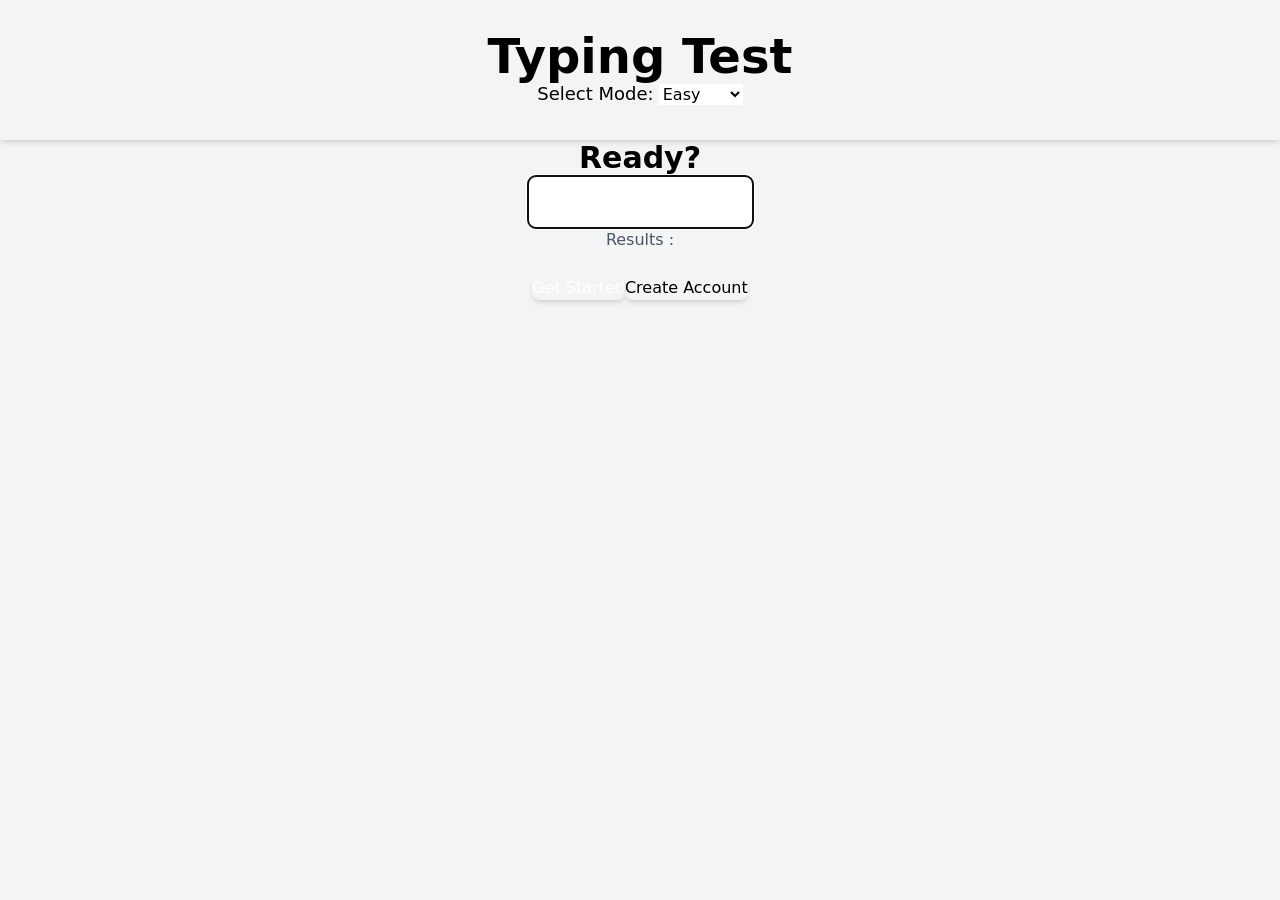
==== index.html @ 03bfa5dc "premier modification dans l'index.html" ====
<!DOCTYPE html>
<html lang="en">

<head>
  <meta charset="UTF-8">
  <meta name="viewport" content="width=device-width, initial-scale=1.0">
  <title>Typing Test</title>
  <link rel="stylesheet" href="output.css">
</head>

<body class="bg-gray-100 text-gray-800 min-h-screen flex flex-col items-center">

  <header class="w-full text-center py-8 bg-gradient-to-r from-blue-200 to-blue-400 shadow-md">
    <h1 class="text-5xl font-bold text-blue-700">Typing Test</h1>
    <div class="mt-4">
      <label for="mode" class="mr-2 text-lg font-medium">Select Mode:</label>
      <select id="mode" class="bg-white border border-blue-400 rounded px-3 py-2 text-gray-700 shadow-sm">
        <option value="easy">Easy</option>
        <option value="medium">Medium</option>
        <option value="hard">Hard</option>
      </select>
    </div>
  </header>

  <main class="flex flex-col items-center justify-center flex-1 gap-6">
    <p id="word-display" class="text-3xl font-semibold text-blue-600">Ready?</p>

    <input
      type="text"
      id="input-field"
      autofocus
      class="w-2/3 max-w-md px-4 py-3 text-lg rounded-lg border-2 border-blue-400 bg-white text-gray-800 focus:outline-none focus:ring-2 focus:ring-blue-500 text-center shadow-sm"
    >

    <p id="results" class="text-xl text-gray-600">Results :</p>

    <div class="flex gap-4 mt-6">
      <button class="bg-blue-500 hover:bg-blue-600 text-white px-5 py-2 rounded-lg shadow-md transition">
        Get Started
      </button>

      <button class="bg-gray-200 hover:bg-gray-300 text-gray-800 px-5 py-2 rounded-lg shadow-md transition">
        Create Account
      </button>
    </div>
  </main>

  <script src="script.js"></script>
</body>

</html>
---- output.css ----
/*! tailwindcss v4.3.0 | MIT License | https://tailwindcss.com */
@layer properties;
@layer theme, base, components, utilities;
@layer theme {
  :root, :host {
    --font-sans: ui-sans-serif, system-ui, sans-serif, "Apple Color Emoji",
      "Segoe UI Emoji", "Segoe UI Symbol", "Noto Color Emoji";
    --font-mono: ui-monospace, SFMono-Regular, Menlo, Monaco, Consolas, "Liberation Mono",
      "Courier New", monospace;
    --color-yellow-200: oklch(94.5% 0.129 101.54);
    --color-blue-400: oklch(70.7% 0.165 254.624);
    --color-blue-500: oklch(62.3% 0.214 259.815);
    --color-blue-600: oklch(54.6% 0.245 262.881);
    --color-blue-900: oklch(37.9% 0.146 265.522);
    --color-indigo-600: oklch(51.1% 0.262 276.966);
    --color-gray-50: oklch(98.5% 0.002 247.839);
    --color-gray-100: oklch(96.7% 0.003 264.542);
    --color-gray-200: oklch(92.8% 0.006 264.531);
    --color-gray-300: oklch(87.2% 0.01 258.338);
    --color-gray-600: oklch(44.6% 0.03 256.802);
    --color-gray-900: oklch(21% 0.034 264.665);
    --color-white: #fff;
    --spacing: 0.25rem;
    --container-lg: 32rem;
    --text-lg: 1.125rem;
    --text-lg--line-height: calc(1.75 / 1.125);
    --text-2xl: 1.5rem;
    --text-2xl--line-height: calc(2 / 1.5);
    --text-3xl: 1.875rem;
    --text-3xl--line-height: calc(2.25 / 1.875);
    --text-4xl: 2.25rem;
    --text-4xl--line-height: calc(2.5 / 2.25);
    --text-5xl: 3rem;
    --text-5xl--line-height: 1;
    --text-7xl: 4.5rem;
    --text-7xl--line-height: 1;
    --font-weight-medium: 500;
    --font-weight-semibold: 600;
    --font-weight-bold: 700;
    --font-weight-extrabold: 800;
    --leading-relaxed: 1.625;
    --radius-lg: 0.5rem;
    --radius-xl: 0.75rem;
    --ease-in-out: cubic-bezier(0.4, 0, 0.2, 1);
    --default-transition-duration: 150ms;
    --default-transition-timing-function: cubic-bezier(0.4, 0, 0.2, 1);
    --default-font-family: var(--font-sans);
    --default-mono-font-family: var(--font-mono);
  }
}
@layer base {
  *, ::after, ::before, ::backdrop, ::file-selector-button {
    box-sizing: border-box;
    margin: 0;
    padding: 0;
    border: 0 solid;
  }
  html, :host {
    line-height: 1.5;
    -webkit-text-size-adjust: 100%;
    tab-size: 4;
    font-family: var(--default-font-family, ui-sans-serif, system-ui, sans-serif, "Apple Color Emoji", "Segoe UI Emoji", "Segoe UI Symbol", "Noto Color Emoji");
    font-feature-settings: var(--default-font-feature-settings, normal);
    font-variation-settings: var(--default-font-variation-settings, normal);
    -webkit-tap-highlight-color: transparent;
  }
  hr {
    height: 0;
    color: inherit;
    border-top-width: 1px;
  }
  abbr:where([title]) {
    -webkit-text-decoration: underline dotted;
    text-decoration: underline dotted;
  }
  h1, h2, h3, h4, h5, h6 {
    font-size: inherit;
    font-weight: inherit;
  }
  a {
    color: inherit;
    -webkit-text-decoration: inherit;
    text-decoration: inherit;
  }
  b, strong {
    font-weight: bolder;
  }
  code, kbd, samp, pre {
    font-family: var(--default-mono-font-family, ui-monospace, SFMono-Regular, Menlo, Monaco, Consolas, "Liberation Mono", "Courier New", monospace);
    font-feature-settings: var(--default-mono-font-feature-settings, normal);
    font-variation-settings: var(--default-mono-font-variation-settings, normal);
    font-size: 1em;
  }
  small {
    font-size: 80%;
  }
  sub, sup {
    font-size: 75%;
    line-height: 0;
    position: relative;
    vertical-align: baseline;
  }
  sub {
    bottom: -0.25em;
  }
  sup {
    top: -0.5em;
  }
  table {
    text-indent: 0;
    border-color: inherit;
    border-collapse: collapse;
  }
  :-moz-focusring {
    outline: auto;
  }
  progress {
    vertical-align: baseline;
  }
  summary {
    display: list-item;
  }
  ol, ul, menu {
    list-style: none;
  }
  img, svg, video, canvas, audio, iframe, embed, object {
    display: block;
    vertical-align: middle;
  }
  img, video {
    max-width: 100%;
    height: auto;
  }
  button, input, select, optgroup, textarea, ::file-selector-button {
    font: inherit;
    font-feature-settings: inherit;
    font-variation-settings: inherit;
    letter-spacing: inherit;
    color: inherit;
    border-radius: 0;
    background-color: transparent;
    opacity: 1;
  }
  :where(select:is([multiple], [size])) optgroup {
    font-weight: bolder;
  }
  :where(select:is([multiple], [size])) optgroup option {
    padding-inline-start: 20px;
  }
  ::file-selector-button {
    margin-inline-end: 4px;
  }
  ::placeholder {
    opacity: 1;
  }
  @supports (not (-webkit-appearance: -apple-pay-button))  or (contain-intrinsic-size: 1px) {
    ::placeholder {
      color: currentcolor;
      @supports (color: color-mix(in lab, red, red)) {
        color: color-mix(in oklab, currentcolor 50%, transparent);
      }
    }
  }
  textarea {
    resize: vertical;
  }
  ::-webkit-search-decoration {
    -webkit-appearance: none;
  }
  ::-webkit-date-and-time-value {
    min-height: 1lh;
    text-align: inherit;
  }
  ::-webkit-datetime-edit {
    display: inline-flex;
  }
  ::-webkit-datetime-edit-fields-wrapper {
    padding: 0;
  }
  ::-webkit-datetime-edit, ::-webkit-datetime-edit-year-field, ::-webkit-datetime-edit-month-field, ::-webkit-datetime-edit-day-field, ::-webkit-datetime-edit-hour-field, ::-webkit-datetime-edit-minute-field, ::-webkit-datetime-edit-second-field, ::-webkit-datetime-edit-millisecond-field, ::-webkit-datetime-edit-meridiem-field {
    padding-block: 0;
  }
  ::-webkit-calendar-picker-indicator {
    line-height: 1;
  }
  :-moz-ui-invalid {
    box-shadow: none;
  }
  button, input:where([type="button"], [type="reset"], [type="submit"]), ::file-selector-button {
    appearance: button;
  }
  ::-webkit-inner-spin-button, ::-webkit-outer-spin-button {
    height: auto;
  }
  [hidden]:where(:not([hidden="until-found"])) {
    display: none !important;
  }
}
@layer utilities {
  .mx-100 {
    margin-inline: calc(var(--spacing) * 100);
  }
  .mt-1 {
    margin-top: calc(var(--spacing) * 1);
  }
  .mt-6 {
    margin-top: calc(var(--spacing) * 6);
  }
  .mt-10 {
    margin-top: calc(var(--spacing) * 10);
  }
  .mb-2 {
    margin-bottom: calc(var(--spacing) * 2);
  }
  .mb-8 {
    margin-bottom: calc(var(--spacing) * 8);
  }
  .ml-5 {
    margin-left: calc(var(--spacing) * 5);
  }
  .flex {
    display: flex;
  }
  .h-3\/4 {
    height: calc(3 / 4 * 100%);
  }
  .h-20 {
    height: calc(var(--spacing) * 20);
  }
  .h-80 {
    height: calc(var(--spacing) * 80);
  }
  .h-full {
    height: 100%;
  }
  .min-h-screen {
    min-height: 100vh;
  }
  .w-11 {
    width: calc(var(--spacing) * 11);
  }
  .w-52 {
    width: calc(var(--spacing) * 52);
  }
  .w-96 {
    width: calc(var(--spacing) * 96);
  }
  .w-full {
    width: 100%;
  }
  .w-lg {
    width: var(--container-lg);
  }
  .transform {
    transform: var(--tw-rotate-x,) var(--tw-rotate-y,) var(--tw-rotate-z,) var(--tw-skew-x,) var(--tw-skew-y,);
  }
  .flex-col {
    flex-direction: column;
  }
  .flex-wrap {
    flex-wrap: wrap;
  }
  .items-center {
    align-items: center;
  }
  .justify-between {
    justify-content: space-between;
  }
  .justify-center {
    justify-content: center;
  }
  .gap-2 {
    gap: calc(var(--spacing) * 2);
  }
  .gap-8 {
    gap: calc(var(--spacing) * 8);
  }
  .gap-15 {
    gap: calc(var(--spacing) * 15);
  }
  .space-y-6 {
    :where(& > :not(:last-child)) {
      --tw-space-y-reverse: 0;
      margin-block-start: calc(calc(var(--spacing) * 6) * var(--tw-space-y-reverse));
      margin-block-end: calc(calc(var(--spacing) * 6) * calc(1 - var(--tw-space-y-reverse)));
    }
  }
  .overflow-hidden {
    overflow: hidden;
  }
  .rounded-lg {
    border-radius: var(--radius-lg);
  }
  .rounded-xl {
    border-radius: var(--radius-xl);
  }
  .bg-blue-900 {
    background-color: var(--color-blue-900);
  }
  .bg-gray-50 {
    background-color: var(--color-gray-50);
  }
  .bg-gray-100 {
    background-color: var(--color-gray-100);
  }
  .bg-gray-900 {
    background-color: var(--color-gray-900);
  }
  .bg-white {
    background-color: var(--color-white);
  }
  .bg-linear-to-r {
    --tw-gradient-position: to right;
    @supports (background-image: linear-gradient(in lab, red, red)) {
      --tw-gradient-position: to right in oklab;
    }
    background-image: linear-gradient(var(--tw-gradient-stops));
  }
  .from-blue-600 {
    --tw-gradient-from: var(--color-blue-600);
    --tw-gradient-stops: var(--tw-gradient-via-stops, var(--tw-gradient-position), var(--tw-gradient-from) var(--tw-gradient-from-position), var(--tw-gradient-to) var(--tw-gradient-to-position));
  }
  .to-blue-500 {
    --tw-gradient-to: var(--color-blue-500);
    --tw-gradient-stops: var(--tw-gradient-via-stops, var(--tw-gradient-position), var(--tw-gradient-from) var(--tw-gradient-from-position), var(--tw-gradient-to) var(--tw-gradient-to-position));
  }
  .object-contain {
    object-fit: contain;
  }
  .p-6 {
    padding: calc(var(--spacing) * 6);
  }
  .px-6 {
    padding-inline: calc(var(--spacing) * 6);
  }
  .px-10 {
    padding-inline: calc(var(--spacing) * 10);
  }
  .py-3 {
    padding-block: calc(var(--spacing) * 3);
  }
  .py-4 {
    padding-block: calc(var(--spacing) * 4);
  }
  .py-8 {
    padding-block: calc(var(--spacing) * 8);
  }
  .text-center {
    text-align: center;
  }
  .text-2xl {
    font-size: var(--text-2xl);
    line-height: var(--tw-leading, var(--text-2xl--line-height));
  }
  .text-3xl {
    font-size: var(--text-3xl);
    line-height: var(--tw-leading, var(--text-3xl--line-height));
  }
  .text-5xl {
    font-size: var(--text-5xl);
    line-height: var(--tw-leading, var(--text-5xl--line-height));
  }
  .text-7xl {
    font-size: var(--text-7xl);
    line-height: var(--tw-leading, var(--text-7xl--line-height));
  }
  .text-lg {
    font-size: var(--text-lg);
    line-height: var(--tw-leading, var(--text-lg--line-height));
  }
  .leading-relaxed {
    --tw-leading: var(--leading-relaxed);
    line-height: var(--leading-relaxed);
  }
  .font-bold {
    --tw-font-weight: var(--font-weight-bold);
    font-weight: var(--font-weight-bold);
  }
  .font-extrabold {
    --tw-font-weight: var(--font-weight-extrabold);
    font-weight: var(--font-weight-extrabold);
  }
  .font-medium {
    --tw-font-weight: var(--font-weight-medium);
    font-weight: var(--font-weight-medium);
  }
  .font-semibold {
    --tw-font-weight: var(--font-weight-semibold);
    font-weight: var(--font-weight-semibold);
  }
  .text-blue-400 {
    color: var(--color-blue-400);
  }
  .text-gray-300 {
    color: var(--color-gray-300);
  }
  .text-gray-600 {
    color: var(--color-gray-600);
  }
  .text-gray-900 {
    color: var(--color-gray-900);
  }
  .text-white {
    color: var(--color-white);
  }
  .caret-gray-300 {
    caret-color: var(--color-gray-300);
  }
  .shadow-lg {
    --tw-shadow: 0 10px 15px -3px var(--tw-shadow-color, rgb(0 0 0 / 0.1)), 0 4px 6px -4px var(--tw-shadow-color, rgb(0 0 0 / 0.1));
    box-shadow: var(--tw-inset-shadow), var(--tw-inset-ring-shadow), var(--tw-ring-offset-shadow), var(--tw-ring-shadow), var(--tw-shadow);
  }
  .shadow-md {
    --tw-shadow: 0 4px 6px -1px var(--tw-shadow-color, rgb(0 0 0 / 0.1)), 0 2px 4px -2px var(--tw-shadow-color, rgb(0 0 0 / 0.1));
    box-shadow: var(--tw-inset-shadow), var(--tw-inset-ring-shadow), var(--tw-ring-offset-shadow), var(--tw-ring-shadow), var(--tw-shadow);
  }
  .transition {
    transition-property: color, background-color, border-color, outline-color, text-decoration-color, fill, stroke, --tw-gradient-from, --tw-gradient-via, --tw-gradient-to, opacity, box-shadow, transform, translate, scale, rotate, filter, -webkit-backdrop-filter, backdrop-filter, display, content-visibility, overlay, pointer-events;
    transition-timing-function: var(--tw-ease, var(--default-transition-timing-function));
    transition-duration: var(--tw-duration, var(--default-transition-duration));
  }
  .transition-colors {
    transition-property: color, background-color, border-color, outline-color, text-decoration-color, fill, stroke, --tw-gradient-from, --tw-gradient-via, --tw-gradient-to;
    transition-timing-function: var(--tw-ease, var(--default-transition-timing-function));
    transition-duration: var(--tw-duration, var(--default-transition-duration));
  }
  .transition-shadow {
    transition-property: box-shadow;
    transition-timing-function: var(--tw-ease, var(--default-transition-timing-function));
    transition-duration: var(--tw-duration, var(--default-transition-duration));
  }
  .duration-300 {
    --tw-duration: 300ms;
    transition-duration: 300ms;
  }
  .ease-in-out {
    --tw-ease: var(--ease-in-out);
    transition-timing-function: var(--ease-in-out);
  }
  .hover\:-translate-y-1 {
    &:hover {
      @media (hover: hover) {
        --tw-translate-y: calc(var(--spacing) * -1);
        translate: var(--tw-translate-x) var(--tw-translate-y);
      }
    }
  }
  .hover\:scale-105 {
    &:hover {
      @media (hover: hover) {
        --tw-scale-x: 105%;
        --tw-scale-y: 105%;
        --tw-scale-z: 105%;
        scale: var(--tw-scale-x) var(--tw-scale-y);
      }
    }
  }
  .hover\:from-blue-500 {
    &:hover {
      @media (hover: hover) {
        --tw-gradient-from: var(--color-blue-500);
        --tw-gradient-stops: var(--tw-gradient-via-stops, var(--tw-gradient-position), var(--tw-gradient-from) var(--tw-gradient-from-position), var(--tw-gradient-to) var(--tw-gradient-to-position));
      }
    }
  }
  .hover\:to-indigo-600 {
    &:hover {
      @media (hover: hover) {
        --tw-gradient-to: var(--color-indigo-600);
        --tw-gradient-stops: var(--tw-gradient-via-stops, var(--tw-gradient-position), var(--tw-gradient-from) var(--tw-gradient-from-position), var(--tw-gradient-to) var(--tw-gradient-to-position));
      }
    }
  }
  .hover\:text-gray-200 {
    &:hover {
      @media (hover: hover) {
        color: var(--color-gray-200);
      }
    }
  }
  .hover\:text-yellow-200 {
    &:hover {
      @media (hover: hover) {
        color: var(--color-yellow-200);
      }
    }
  }
  .hover\:shadow-lg {
    &:hover {
      @media (hover: hover) {
        --tw-shadow: 0 10px 15px -3px var(--tw-shadow-color, rgb(0 0 0 / 0.1)), 0 4px 6px -4px var(--tw-shadow-color, rgb(0 0 0 / 0.1));
        box-shadow: var(--tw-inset-shadow), var(--tw-inset-ring-shadow), var(--tw-ring-offset-shadow), var(--tw-ring-shadow), var(--tw-shadow);
      }
    }
  }
  .hover\:shadow-xl {
    &:hover {
      @media (hover: hover) {
        --tw-shadow: 0 20px 25px -5px var(--tw-shadow-color, rgb(0 0 0 / 0.1)), 0 8px 10px -6px var(--tw-shadow-color, rgb(0 0 0 / 0.1));
        box-shadow: var(--tw-inset-shadow), var(--tw-inset-ring-shadow), var(--tw-ring-offset-shadow), var(--tw-ring-shadow), var(--tw-shadow);
      }
    }
  }
  .md\:mt-0 {
    @media (width >= 48rem) {
      margin-top: calc(var(--spacing) * 0);
    }
  }
  .md\:w-1\/2 {
    @media (width >= 48rem) {
      width: calc(1 / 2 * 100%);
    }
  }
  .md\:flex-row {
    @media (width >= 48rem) {
      flex-direction: row;
    }
  }
  .md\:text-2xl {
    @media (width >= 48rem) {
      font-size: var(--text-2xl);
      line-height: var(--tw-leading, var(--text-2xl--line-height));
    }
  }
  .md\:text-4xl {
    @media (width >= 48rem) {
      font-size: var(--text-4xl);
      line-height: var(--tw-leading, var(--text-4xl--line-height));
    }
  }
}
html {
  scroll-behavior: smooth;
}
@property --tw-rotate-x {
  syntax: "*";
  inherits: false;
}
@property --tw-rotate-y {
  syntax: "*";
  inherits: false;
}
@property --tw-rotate-z {
  syntax: "*";
  inherits: false;
}
@property --tw-skew-x {
  syntax: "*";
  inherits: false;
}
@property --tw-skew-y {
  syntax: "*";
  inherits: false;
}
@property --tw-space-y-reverse {
  syntax: "*";
  inherits: false;
  initial-value: 0;
}
@property --tw-gradient-position {
  syntax: "*";
  inherits: false;
}
@property --tw-gradient-from {
  syntax: "<color>";
  inherits: false;
  initial-value: #0000;
}
@property --tw-gradient-via {
  syntax: "<color>";
  inherits: false;
  initial-value: #0000;
}
@property --tw-gradient-to {
  syntax: "<color>";
  inherits: false;
  initial-value: #0000;
}
@property --tw-gradient-stops {
  syntax: "*";
  inherits: false;
}
@property --tw-gradient-via-stops {
  syntax: "*";
  inherits: false;
}
@property --tw-gradient-from-position {
  syntax: "<length-percentage>";
  inherits: false;
  initial-value: 0%;
}
@property --tw-gradient-via-position {
  syntax: "<length-percentage>";
  inherits: false;
  initial-value: 50%;
}
@property --tw-gradient-to-position {
  syntax: "<length-percentage>";
  inherits: false;
  initial-value: 100%;
}
@property --tw-leading {
  syntax: "*";
  inherits: false;
}
@property --tw-font-weight {
  syntax: "*";
  inherits: false;
}
@property --tw-shadow {
  syntax: "*";
  inherits: false;
  initial-value: 0 0 #0000;
}
@property --tw-shadow-color {
  syntax: "*";
  inherits: false;
}
@property --tw-shadow-alpha {
  syntax: "<percentage>";
  inherits: false;
  initial-value: 100%;
}
@property --tw-inset-shadow {
  syntax: "*";
  inherits: false;
  initial-value: 0 0 #0000;
}
@property --tw-inset-shadow-color {
  syntax: "*";
  inherits: false;
}
@property --tw-inset-shadow-alpha {
  syntax: "<percentage>";
  inherits: false;
  initial-value: 100%;
}
@property --tw-ring-color {
  syntax: "*";
  inherits: false;
}
@property --tw-ring-shadow {
  syntax: "*";
  inherits: false;
  initial-value: 0 0 #0000;
}
@property --tw-inset-ring-color {
  syntax: "*";
  inherits: false;
}
@property --tw-inset-ring-shadow {
  syntax: "*";
  inherits: false;
  initial-value: 0 0 #0000;
}
@property --tw-ring-inset {
  syntax: "*";
  inherits: false;
}
@property --tw-ring-offset-width {
  syntax: "<length>";
  inherits: false;
  initial-value: 0px;
}
@property --tw-ring-offset-color {
  syntax: "*";
  inherits: false;
  initial-value: #fff;
}
@property --tw-ring-offset-shadow {
  syntax: "*";
  inherits: false;
  initial-value: 0 0 #0000;
}
@property --tw-duration {
  syntax: "*";
  inherits: false;
}
@property --tw-ease {
  syntax: "*";
  inherits: false;
}
@property --tw-translate-x {
  syntax: "*";
  inherits: false;
  initial-value: 0;
}
@property --tw-translate-y {
  syntax: "*";
  inherits: false;
  initial-value: 0;
}
@property --tw-translate-z {
  syntax: "*";
  inherits: false;
  initial-value: 0;
}
@property --tw-scale-x {
  syntax: "*";
  inherits: false;
  initial-value: 1;
}
@property --tw-scale-y {
  syntax: "*";
  inherits: false;
  initial-value: 1;
}
@property --tw-scale-z {
  syntax: "*";
  inherits: false;
  initial-value: 1;
}
@layer properties {
  @supports ((-webkit-hyphens: none) and (not (margin-trim: inline))) or ((-moz-orient: inline) and (not (color:rgb(from red r g b)))) {
    *, ::before, ::after, ::backdrop {
      --tw-rotate-x: initial;
      --tw-rotate-y: initial;
      --tw-rotate-z: initial;
      --tw-skew-x: initial;
      --tw-skew-y: initial;
      --tw-space-y-reverse: 0;
      --tw-gradient-position: initial;
      --tw-gradient-from: #0000;
      --tw-gradient-via: #0000;
      --tw-gradient-to: #0000;
      --tw-gradient-stops: initial;
      --tw-gradient-via-stops: initial;
      --tw-gradient-from-position: 0%;
      --tw-gradient-via-position: 50%;
      --tw-gradient-to-position: 100%;
      --tw-leading: initial;
      --tw-font-weight: initial;
      --tw-shadow: 0 0 #0000;
      --tw-shadow-color: initial;
      --tw-shadow-alpha: 100%;
      --tw-inset-shadow: 0 0 #0000;
      --tw-inset-shadow-color: initial;
      --tw-inset-shadow-alpha: 100%;
      --tw-ring-color: initial;
      --tw-ring-shadow: 0 0 #0000;
      --tw-inset-ring-color: initial;
      --tw-inset-ring-shadow: 0 0 #0000;
      --tw-ring-inset: initial;
      --tw-ring-offset-width: 0px;
      --tw-ring-offset-color: #fff;
      --tw-ring-offset-shadow: 0 0 #0000;
      --tw-duration: initial;
      --tw-ease: initial;
      --tw-translate-x: 0;
      --tw-translate-y: 0;
      --tw-translate-z: 0;
      --tw-scale-x: 1;
      --tw-scale-y: 1;
      --tw-scale-z: 1;
    }
  }
}
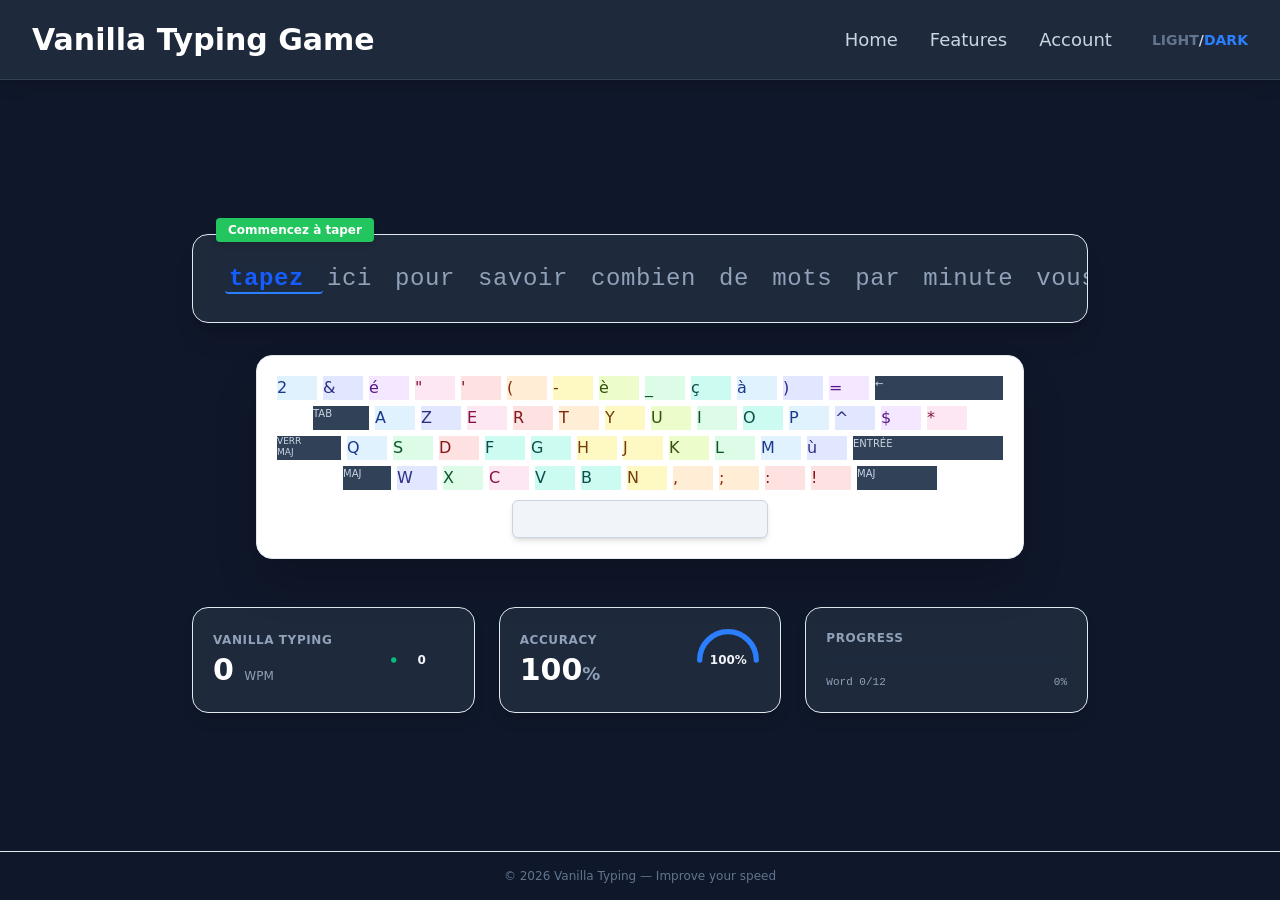
==== commit 2590a520: "creation and modification in the index.html file for the typing game" ====
--- a/index.html
+++ b/index.html
@@ -1,51 +1,227 @@
 <!DOCTYPE html>
-<html lang="en">
+<html lang="fr" class="dark">
 
 <head>
-  <meta charset="UTF-8">
-  <meta name="viewport" content="width=device-width, initial-scale=1.0">
-  <title>Typing Test</title>
-  <link rel="stylesheet" href="output.css">
+    <meta charset="UTF-8">
+    <meta name="viewport" content="width=device-width, initial-scale=1.0">
+    <title>Vanilla Typing Game</title>
+    <link rel="stylesheet" href="output.css">
 </head>
 
-<body class="bg-gray-100 text-gray-800 min-h-screen flex flex-col items-center">
-
-  <header class="w-full text-center py-8 bg-gradient-to-r from-blue-200 to-blue-400 shadow-md">
-    <h1 class="text-5xl font-bold text-blue-700">Typing Test</h1>
-    <div class="mt-4">
-      <label for="mode" class="mr-2 text-lg font-medium">Select Mode:</label>
-      <select id="mode" class="bg-white border border-blue-400 rounded px-3 py-2 text-gray-700 shadow-sm">
-        <option value="easy">Easy</option>
-        <option value="medium">Medium</option>
-        <option value="hard">Hard</option>
-      </select>
-    </div>
-  </header>
-
-  <main class="flex flex-col items-center justify-center flex-1 gap-6">
-    <p id="word-display" class="text-3xl font-semibold text-blue-600">Ready?</p>
-
-    <input
-      type="text"
-      id="input-field"
-      autofocus
-      class="w-2/3 max-w-md px-4 py-3 text-lg rounded-lg border-2 border-blue-400 bg-white text-gray-800 focus:outline-none focus:ring-2 focus:ring-blue-500 text-center shadow-sm"
-    >
-
-    <p id="results" class="text-xl text-gray-600">Results :</p>
-
-    <div class="flex gap-4 mt-6">
-      <button class="bg-blue-500 hover:bg-blue-600 text-white px-5 py-2 rounded-lg shadow-md transition">
-        Get Started
-      </button>
-
-      <button class="bg-gray-200 hover:bg-gray-300 text-gray-800 px-5 py-2 rounded-lg shadow-md transition">
-        Create Account
-      </button>
-    </div>
-  </main>
-
-  <script src="script.js"></script>
+<body
+    class="bg-slate-50 dark:bg-[#0f172a] text-slate-900 dark:text-slate-100 min-h-screen flex flex-col font-sans transition-colors duration-300">
+
+    <nav
+        class="w-full bg-white dark:bg-[#1e293b] border-b border-slate-200 dark:border-slate-700 shadow-lg h-20 flex justify-between items-center px-8 transition-colors duration-300">
+
+        <h2 class="text-3xl font-bold text-blue-600 dark:text-white">
+            Vanilla Typing Game
+        </h2>
+
+        <ul class="flex gap-8 text-lg items-center text-slate-600 dark:text-slate-300">
+            <li>
+                <a href="#" class="hover:text-blue-600 dark:hover:text-white transition">Home</a>
+            </li>
+            <li>
+                <a href="#features" class="hover:text-blue-600 dark:hover:text-white transition">Features</a>
+            </li>
+            <li class="flex items-center gap-2">
+                <a href="#" class="hover:text-blue-600 dark:hover:text-white transition">Account</a>
+                <svg class="w-7 h-7 text-slate-500 dark:text-slate-400" fill="none" stroke="currentColor"
+                    stroke-width="2" viewBox="0 0 24 24">
+                    <path stroke-linecap="round" stroke-linejoin="round"
+                        d="M17.982 18.725A7.488 7.488 0 0012 15.75a7.488 7.488 0 00-5.982 2.975m11.963 0a9 9 0 10-11.963 0m11.963 0A8.966 8.966 0 0112 21a8.966 8.966 0 01-5.982-2.275M15 9.75a3 3 0 11-6 0 3 3 0 016 0z" />
+                </svg>
+            </li>
+            <li class="ml-4">
+                <button id="theme-toggle"
+                    class="flex items-center gap-3 font-bold text-sm tracking-widest hover:opacity-80 transition-opacity focus:outline-none">
+                    <span class="text-blue-600 dark:text-slate-500 transition-colors duration-300">LIGHT</span>
+                    <span class="text-slate-300 dark:text-slate-700">/</span>
+                    <span class="text-slate-400 dark:text-blue-500 transition-colors duration-300">DARK</span>
+                </button>
+            </li>
+        </ul>
+
+        <select id="mode" class="hidden">
+            <option value="easy" selected>Easy</option>
+            <option value="medium">Medium</option>
+            <option value="hard">Hard</option>
+        </select>
+    </nav>
+
+    <main class="flex-1 w-full max-w-5xl mx-auto flex flex-col items-center justify-center px-4 py-8 gap-8">
+
+        <div class="w-full relative max-w-4xl mt-4">
+            <span
+                class="absolute -top-4 left-6 bg-[#22c55e] text-white text-xs font-bold px-3 py-1 rounded shadow-md z-10">
+                Commencez à taper
+            </span>
+
+            <div
+                class="w-full bg-white dark:bg-[#1e293b] text-slate-900 dark:text-white px-8 py-6 rounded-2xl shadow-xl text-2xl font-mono tracking-wide leading-relaxed overflow-hidden whitespace-nowrap text-ellipsis relative border border-slate-200 dark:border-slate-800">
+                <div id="word-display" class="inline-block transition-transform duration-200">
+                </div>
+            </div>
+
+            <input type="text" id="input-field" autofocus autocomplete="off"
+                class="absolute inset-0 opacity-0 cursor-default w-full h-full z-20">
+        </div>
+
+        <div
+            class="bg-white dark:bg-[#111827]/80 p-5 rounded-2xl shadow-2xl border border-slate-200 dark:border-slate-800/50 max-w-3xl w-full relative transition-colors duration-300">
+            <div class="flex flex-col gap-1.5">
+
+                <div class="flex gap-1.5 justify-center">
+                    <div class="key bg-[#e0f2fe] text-blue-900 w-10" data-key="2">2</div>
+                    <div class="key bg-[#e0e7ff] text-indigo-900 w-10" data-key="&">&</div>
+                    <div class="key bg-[#f3e8ff] text-purple-900 w-10" data-key="é">é</div>
+                    <div class="key bg-[#fce7f3] text-pink-900 w-10" data-key='"'>"</div>
+                    <div class="key bg-[#fee2e2] text-red-900 w-10" data-key="'">'</div>
+                    <div class="key bg-[#ffedd5] text-orange-900 w-10" data-key="(">(</div>
+                    <div class="key bg-[#fef9c3] text-yellow-900 w-10" data-key="-">-</div>
+                    <div class="key bg-[#ecfccb] text-lime-900 w-10" data-key="è">è</div>
+                    <div class="key bg-[#dcfce7] text-green-900 w-10" data-key="_">_</div>
+                    <div class="key bg-[#ccfbf1] text-teal-900 w-10" data-key="ç">ç</div>
+                    <div class="key bg-[#e0f2fe] text-blue-900 w-10" data-key="à">à</div>
+                    <div class="key bg-[#e0e7ff] text-indigo-900 w-10" data-key=")">)</div>
+                    <div class="key bg-[#f3e8ff] text-purple-900 w-10" data-key="=">=</div>
+                    <div class="key bg-slate-200 dark:bg-slate-700 text-slate-700 dark:text-slate-300 flex-1 min-w-[50px] text-[10px]"
+                        data-key="backspace">←</div>
+                </div>
+
+                <div class="flex gap-1.5 justify-center">
+                    <div class="key bg-slate-200 dark:bg-slate-700 text-slate-700 dark:text-slate-300 w-14 text-[10px]">
+                        TAB</div>
+                    <div class="key bg-[#e0f2fe] text-blue-900 w-10" data-key="a">A</div>
+                    <div class="key bg-[#e0e7ff] text-indigo-900 w-10" data-key="z">Z</div>
+                    <div class="key bg-[#fce7f3] text-pink-900 w-10" data-key="e">E</div>
+                    <div class="key bg-[#fee2e2] text-red-900 w-10" data-key="r">R</div>
+                    <div class="key bg-[#ffedd5] text-orange-900 w-10" data-key="t">T</div>
+                    <div class="key bg-[#fef9c3] text-yellow-900 w-10" data-key="y">Y</div>
+                    <div class="key bg-[#ecfccb] text-lime-900 w-10" data-key="u">U</div>
+                    <div class="key bg-[#dcfce7] text-green-900 w-10" data-key="i">I</div>
+                    <div class="key bg-[#ccfbf1] text-teal-900 w-10" data-key="o">O</div>
+                    <div class="key bg-[#e0f2fe] text-blue-900 w-10" data-key="p">P</div>
+                    <div class="key bg-[#e0e7ff] text-indigo-900 w-10" data-key="^">^</div>
+                    <div class="key bg-[#f3e8ff] text-purple-900 w-10" data-key="$">$</div>
+                    <div class="key bg-[#fce7f3] text-pink-900 w-10" data-key="*">*</div>
+                </div>
+
+                <div class="flex gap-1.5 justify-center">
+                    <div
+                        class="key bg-slate-200 dark:bg-slate-700 text-slate-700 dark:text-slate-300 w-16 text-[9px] leading-tight">
+                        VERR<br>MAJ</div>
+                    <div class="key bg-[#e0f2fe] text-blue-900 w-10" data-key="q">Q</div>
+                    <div class="key bg-[#dcfce7] text-green-900 w-10" data-key="s">S</div>
+                    <div class="key bg-[#fee2e2] text-red-900 w-10" data-key="d">D</div>
+                    <div class="key bg-[#ccfbf1] text-teal-900 w-10" data-key="f">F</div>
+                    <div class="key bg-[#ccfbf1] text-teal-900 w-10" data-key="g">G</div>
+                    <div class="key bg-[#fef9c3] text-yellow-900 w-10" data-key="h">H</div>
+                    <div class="key bg-[#fef9c3] text-yellow-900 w-10" data-key="j">J</div>
+                    <div class="key bg-[#ecfccb] text-lime-900 w-10" data-key="k">K</div>
+                    <div class="key bg-[#dcfce7] text-green-900 w-10" data-key="l">L</div>
+                    <div class="key bg-[#e0f2fe] text-blue-900 w-10" data-key="m">M</div>
+                    <div class="key bg-[#e0e7ff] text-indigo-900 w-10" data-key="ù">ù</div>
+                    <div class="key bg-slate-200 dark:bg-slate-700 text-slate-700 dark:text-slate-300 flex-1 min-w-[60px] text-[10px]"
+                        data-key="enter">ENTRÉE</div>
+                </div>
+
+                <div class="flex gap-1.5 justify-center">
+                    <div class="key bg-slate-200 dark:bg-slate-700 text-slate-700 dark:text-slate-300 w-12 text-[10px]">
+                        MAJ</div>
+                    <div class="key bg-[#e0e7ff] text-indigo-900 w-10" data-key="w">W</div>
+                    <div class="key bg-[#dcfce7] text-green-900 w-10" data-key="x">X</div>
+                    <div class="key bg-[#fce7f3] text-pink-900 w-10" data-key="c">C</div>
+                    <div class="key bg-[#ccfbf1] text-teal-900 w-10" data-key="v">V</div>
+                    <div class="key bg-[#ccfbf1] text-teal-900 w-10" data-key="b">B</div>
+                    <div class="key bg-[#fef9c3] text-yellow-900 w-10" data-key="n">N</div>
+                    <div class="key bg-[#ffedd5] text-orange-900 w-10" data-key=",">,</div>
+                    <div class="key bg-[#ffedd5] text-orange-900 w-10" data-key=";">;</div>
+                    <div class="key bg-[#fee2e2] text-red-900 w-10" data-key=":">:</div>
+                    <div class="key bg-[#fee2e2] text-red-900 w-10" data-key="!">!</div>
+                    <div class="key bg-slate-200 dark:bg-slate-700 text-slate-700 dark:text-slate-300 w-20 text-[10px]">
+                        MAJ</div>
+                </div>
+
+                <div class="flex gap-1.5 justify-center mt-1">
+                    <div class="key bg-slate-100 text-slate-800 w-64 h-[38px] shadow-md border border-slate-300 rounded-md"
+                        data-key=" "></div>
+                </div>
+
+            </div>
+
+        </div>
+
+        <div class="w-full max-w-4xl grid grid-cols-1 md:grid-cols-3 gap-6 mt-4" id="results">
+
+            <div
+                class="bg-white dark:bg-[#1e293b] p-5 rounded-2xl flex items-center justify-between shadow-lg border border-slate-200 dark:border-slate-800 transition-colors duration-300">
+                <div>
+                    <p class="text-xs font-semibold text-slate-400 dark:text-slate-400 tracking-wider uppercase">Vanilla
+                        Typing</p>
+                    <p class="text-3xl font-extrabold text-slate-900 dark:text-white mt-1"><span id="wpm-value">0</span>
+                        <span class="text-xs font-normal text-slate-400">WPM</span></p>
+                </div>
+                <div class="relative w-16 h-16">
+                    <svg class="w-full h-full transform -rotate-90" viewBox="0 0 36 36">
+                        <path class="fill-none stroke-slate-200 dark:stroke-slate-800" stroke-width="3"
+                            d="M18 2.0845 a 15.9155 15.9155 0 0 1 0 31.831 a 15.9155 15.9155 0 0 1 0 -31.831" />
+                        <path id="wpm-circle" class="stroke-emerald-500 fill-none" stroke-width="3"
+                            stroke-dasharray="0, 100" stroke-linecap="round"
+                            d="M18 2.0845 a 15.9155 15.9155 0 0 1 0 31.831" />
+                    </svg>
+                    <div class="absolute inset-0 flex items-center justify-center text-xs font-bold text-emerald-500 dark:text-emerald-400"
+                        id="wpm-percent">0</div>
+                </div>
+            </div>
+
+            <div
+                class="bg-white dark:bg-[#1e293b] p-5 rounded-2xl flex items-center justify-between shadow-lg border border-slate-200 dark:border-slate-800 transition-colors duration-300">
+                <div>
+                    <p class="text-xs font-semibold text-slate-400 dark:text-slate-400 tracking-wider uppercase">
+                        Accuracy</p>
+                    <p class="text-3xl font-extrabold text-slate-900 dark:text-white mt-1"><span
+                            id="accuracy-value">100</span><span class="text-lg font-bold text-slate-400">%</span></p>
+                </div>
+                <div class="relative w-16 h-16">
+                    <svg class="w-full h-full transform -rotate-90" viewBox="0 0 36 36">
+                        <path class="fill-none stroke-slate-200 dark:stroke-slate-800" stroke-width="3"
+                            d="M18 2.0845 a 15.9155 15.9155 0 0 1 0 31.831 a 15.9155 15.9155 0 0 1 0 -31.831" />
+                        <path id="accuracy-circle" class="stroke-blue-500 fill-none" stroke-width="3"
+                            stroke-dasharray="100, 100" stroke-linecap="round"
+                            d="M18 2.0845 a 15.9155 15.9155 0 0 1 0 31.831" />
+                    </svg>
+                    <div class="absolute inset-0 flex items-center justify-center text-xs font-bold text-blue-500 dark:text-blue-400"
+                        id="accuracy-percent">100%</div>
+                </div>
+            </div>
+
+            <div
+                class="bg-white dark:bg-[#1e293b] p-5 rounded-2xl flex flex-col justify-center shadow-lg border border-slate-200 dark:border-slate-800 transition-colors duration-300">
+                <p class="text-xs font-semibold text-slate-400 dark:text-slate-400 tracking-wider uppercase mb-2">
+                    Progress</p>
+                <div class="w-full bg-slate-200 dark:bg-slate-800 rounded-full h-3 overflow-hidden">
+                    <div id="progress-bar"
+                        class="bg-gradient-to-r from-blue-500 to-indigo-500 h-full w-0 transition-all duration-150">
+                    </div>
+                </div>
+                <div
+                    class="flex justify-between items-center mt-2 text-[11px] text-slate-500 dark:text-slate-400 font-mono">
+                    <span id="progress-text">Word 0/0</span>
+                    <span id="progress-percentage">0%</span>
+                </div>
+            </div>
+
+        </div>
+    </main>
+
+    <footer
+        class="w-full text-center py-4 text-slate-400 dark:text-slate-500 text-xs border-t border-slate-200 dark:border-slate-800 bg-white dark:bg-[#0f172a] transition-colors duration-300">
+        © 2026 Vanilla Typing — Improve your speed
+    </footer>
+
+    <script src="script.js"></script>
 </body>
 
 </html>
--- a/output.css
+++ b/output.css
@@ -7,12 +7,41 @@
       "Segoe UI Emoji", "Segoe UI Symbol", "Noto Color Emoji";
     --font-mono: ui-monospace, SFMono-Regular, Menlo, Monaco, Consolas, "Liberation Mono",
       "Courier New", monospace;
+    --color-red-100: oklch(93.6% 0.032 17.717);
+    --color-red-400: oklch(70.4% 0.191 22.216);
+    --color-red-600: oklch(57.7% 0.245 27.325);
+    --color-red-900: oklch(39.6% 0.141 25.723);
+    --color-orange-900: oklch(40.8% 0.123 38.172);
     --color-yellow-200: oklch(94.5% 0.129 101.54);
+    --color-yellow-900: oklch(42.1% 0.095 57.708);
+    --color-lime-900: oklch(40.5% 0.101 131.063);
+    --color-green-900: oklch(39.3% 0.095 152.535);
+    --color-emerald-400: oklch(76.5% 0.177 163.223);
+    --color-emerald-500: oklch(69.6% 0.17 162.48);
+    --color-emerald-600: oklch(59.6% 0.145 163.225);
+    --color-teal-900: oklch(38.6% 0.063 188.416);
+    --color-blue-50: oklch(97% 0.014 254.604);
+    --color-blue-100: oklch(93.2% 0.032 255.585);
     --color-blue-400: oklch(70.7% 0.165 254.624);
     --color-blue-500: oklch(62.3% 0.214 259.815);
     --color-blue-600: oklch(54.6% 0.245 262.881);
+    --color-blue-700: oklch(48.8% 0.243 264.376);
     --color-blue-900: oklch(37.9% 0.146 265.522);
+    --color-indigo-500: oklch(58.5% 0.233 277.117);
     --color-indigo-600: oklch(51.1% 0.262 276.966);
+    --color-indigo-900: oklch(35.9% 0.144 278.697);
+    --color-purple-900: oklch(38.1% 0.176 304.987);
+    --color-pink-900: oklch(40.8% 0.153 2.432);
+    --color-slate-50: oklch(98.4% 0.003 247.858);
+    --color-slate-100: oklch(96.8% 0.007 247.896);
+    --color-slate-200: oklch(92.9% 0.013 255.508);
+    --color-slate-300: oklch(86.9% 0.022 252.894);
+    --color-slate-400: oklch(70.4% 0.04 256.788);
+    --color-slate-500: oklch(55.4% 0.046 257.417);
+    --color-slate-600: oklch(44.6% 0.043 257.281);
+    --color-slate-700: oklch(37.2% 0.044 257.287);
+    --color-slate-800: oklch(27.9% 0.041 260.031);
+    --color-slate-900: oklch(20.8% 0.042 265.755);
     --color-gray-50: oklch(98.5% 0.002 247.839);
     --color-gray-100: oklch(96.7% 0.003 264.542);
     --color-gray-200: oklch(92.8% 0.006 264.531);
@@ -22,8 +51,20 @@
     --color-white: #fff;
     --spacing: 0.25rem;
     --container-lg: 32rem;
+    --container-xl: 36rem;
+    --container-2xl: 42rem;
+    --container-3xl: 48rem;
+    --container-4xl: 56rem;
+    --container-5xl: 64rem;
+    --container-7xl: 80rem;
+    --text-xs: 0.75rem;
+    --text-xs--line-height: calc(1 / 0.75);
+    --text-sm: 0.875rem;
+    --text-sm--line-height: calc(1.25 / 0.875);
     --text-lg: 1.125rem;
     --text-lg--line-height: calc(1.75 / 1.125);
+    --text-xl: 1.25rem;
+    --text-xl--line-height: calc(1.75 / 1.25);
     --text-2xl: 1.5rem;
     --text-2xl--line-height: calc(2 / 1.5);
     --text-3xl: 1.875rem;
@@ -32,15 +73,24 @@
     --text-4xl--line-height: calc(2.5 / 2.25);
     --text-5xl: 3rem;
     --text-5xl--line-height: 1;
+    --text-6xl: 3.75rem;
+    --text-6xl--line-height: 1;
     --text-7xl: 4.5rem;
     --text-7xl--line-height: 1;
+    --font-weight-normal: 400;
     --font-weight-medium: 500;
     --font-weight-semibold: 600;
     --font-weight-bold: 700;
     --font-weight-extrabold: 800;
+    --tracking-wide: 0.025em;
+    --tracking-wider: 0.05em;
+    --leading-tight: 1.25;
     --leading-relaxed: 1.625;
+    --radius-md: 0.375rem;
     --radius-lg: 0.5rem;
     --radius-xl: 0.75rem;
+    --radius-2xl: 1rem;
+    --radius-3xl: 1.5rem;
     --ease-in-out: cubic-bezier(0.4, 0, 0.2, 1);
     --default-transition-duration: 150ms;
     --default-transition-timing-function: cubic-bezier(0.4, 0, 0.2, 1);
@@ -197,38 +247,101 @@
   }
 }
 @layer utilities {
-  .mx-100 {
-    margin-inline: calc(var(--spacing) * 100);
+  .pointer-events-none {
+    pointer-events: none;
+  }
+  .absolute {
+    position: absolute;
+  }
+  .relative {
+    position: relative;
+  }
+  .inset-0 {
+    inset: calc(var(--spacing) * 0);
+  }
+  .-top-4 {
+    top: calc(var(--spacing) * -4);
+  }
+  .left-6 {
+    left: calc(var(--spacing) * 6);
+  }
+  .z-10 {
+    z-index: 10;
+  }
+  .z-20 {
+    z-index: 20;
+  }
+  .mx-auto {
+    margin-inline: auto;
   }
   .mt-1 {
     margin-top: calc(var(--spacing) * 1);
   }
+  .mt-2 {
+    margin-top: calc(var(--spacing) * 2);
+  }
+  .mt-4 {
+    margin-top: calc(var(--spacing) * 4);
+  }
   .mt-6 {
     margin-top: calc(var(--spacing) * 6);
   }
+  .mt-8 {
+    margin-top: calc(var(--spacing) * 8);
+  }
   .mt-10 {
     margin-top: calc(var(--spacing) * 10);
   }
+  .mt-16 {
+    margin-top: calc(var(--spacing) * 16);
+  }
   .mb-2 {
     margin-bottom: calc(var(--spacing) * 2);
   }
-  .mb-8 {
-    margin-bottom: calc(var(--spacing) * 8);
-  }
-  .ml-5 {
-    margin-left: calc(var(--spacing) * 5);
+  .mb-3 {
+    margin-bottom: calc(var(--spacing) * 3);
+  }
+  .mb-20 {
+    margin-bottom: calc(var(--spacing) * 20);
+  }
+  .block {
+    display: block;
   }
   .flex {
     display: flex;
   }
-  .h-3\/4 {
-    height: calc(3 / 4 * 100%);
+  .grid {
+    display: grid;
+  }
+  .hidden {
+    display: none;
+  }
+  .inline-block {
+    display: inline-block;
+  }
+  .h-3 {
+    height: calc(var(--spacing) * 3);
+  }
+  .h-5 {
+    height: calc(var(--spacing) * 5);
+  }
+  .h-16 {
+    height: calc(var(--spacing) * 16);
   }
   .h-20 {
     height: calc(var(--spacing) * 20);
   }
-  .h-80 {
-    height: calc(var(--spacing) * 80);
+  .h-28 {
+    height: calc(var(--spacing) * 28);
+  }
+  .h-64 {
+    height: calc(var(--spacing) * 64);
+  }
+  .h-96 {
+    height: calc(var(--spacing) * 96);
+  }
+  .h-\[38px\] {
+    height: 38px;
   }
   .h-full {
     height: 100%;
@@ -236,117 +349,352 @@
   .min-h-screen {
     min-height: 100vh;
   }
-  .w-11 {
-    width: calc(var(--spacing) * 11);
-  }
-  .w-52 {
-    width: calc(var(--spacing) * 52);
-  }
-  .w-96 {
-    width: calc(var(--spacing) * 96);
+  .w-0 {
+    width: calc(var(--spacing) * 0);
+  }
+  .w-2xl {
+    width: var(--container-2xl);
+  }
+  .w-5 {
+    width: calc(var(--spacing) * 5);
+  }
+  .w-8 {
+    width: calc(var(--spacing) * 8);
+  }
+  .w-10 {
+    width: calc(var(--spacing) * 10);
+  }
+  .w-12 {
+    width: calc(var(--spacing) * 12);
+  }
+  .w-14 {
+    width: calc(var(--spacing) * 14);
+  }
+  .w-16 {
+    width: calc(var(--spacing) * 16);
+  }
+  .w-20 {
+    width: calc(var(--spacing) * 20);
+  }
+  .w-36 {
+    width: calc(var(--spacing) * 36);
+  }
+  .w-64 {
+    width: calc(var(--spacing) * 64);
   }
   .w-full {
     width: 100%;
   }
-  .w-lg {
-    width: var(--container-lg);
+  .max-w-3xl {
+    max-width: var(--container-3xl);
+  }
+  .max-w-4xl {
+    max-width: var(--container-4xl);
+  }
+  .max-w-5xl {
+    max-width: var(--container-5xl);
+  }
+  .max-w-7xl {
+    max-width: var(--container-7xl);
+  }
+  .max-w-xl {
+    max-width: var(--container-xl);
+  }
+  .min-w-\[50px\] {
+    min-width: 50px;
+  }
+  .min-w-\[60px\] {
+    min-width: 60px;
+  }
+  .flex-1 {
+    flex: 1;
+  }
+  .scale-95 {
+    --tw-scale-x: 95%;
+    --tw-scale-y: 95%;
+    --tw-scale-z: 95%;
+    scale: var(--tw-scale-x) var(--tw-scale-y);
+  }
+  .scale-x-\[-1\] {
+    --tw-scale-x: -1;
+    scale: var(--tw-scale-x) var(--tw-scale-y);
+  }
+  .-rotate-90 {
+    rotate: calc(90deg * -1);
   }
   .transform {
     transform: var(--tw-rotate-x,) var(--tw-rotate-y,) var(--tw-rotate-z,) var(--tw-skew-x,) var(--tw-skew-y,);
   }
+  .cursor-default {
+    cursor: default;
+  }
+  .grid-cols-1 {
+    grid-template-columns: repeat(1, minmax(0, 1fr));
+  }
   .flex-col {
     flex-direction: column;
   }
-  .flex-wrap {
-    flex-wrap: wrap;
-  }
   .items-center {
     align-items: center;
   }
+  .items-end {
+    align-items: flex-end;
+  }
   .justify-between {
     justify-content: space-between;
   }
   .justify-center {
     justify-content: center;
   }
+  .gap-1 {
+    gap: calc(var(--spacing) * 1);
+  }
+  .gap-1\.5 {
+    gap: calc(var(--spacing) * 1.5);
+  }
   .gap-2 {
     gap: calc(var(--spacing) * 2);
   }
+  .gap-4 {
+    gap: calc(var(--spacing) * 4);
+  }
+  .gap-6 {
+    gap: calc(var(--spacing) * 6);
+  }
   .gap-8 {
     gap: calc(var(--spacing) * 8);
   }
-  .gap-15 {
-    gap: calc(var(--spacing) * 15);
-  }
-  .space-y-6 {
-    :where(& > :not(:last-child)) {
-      --tw-space-y-reverse: 0;
-      margin-block-start: calc(calc(var(--spacing) * 6) * var(--tw-space-y-reverse));
-      margin-block-end: calc(calc(var(--spacing) * 6) * calc(1 - var(--tw-space-y-reverse)));
-    }
-  }
   .overflow-hidden {
     overflow: hidden;
   }
+  .rounded {
+    border-radius: 0.25rem;
+  }
+  .rounded-2xl {
+    border-radius: var(--radius-2xl);
+  }
+  .rounded-3xl {
+    border-radius: var(--radius-3xl);
+  }
+  .rounded-full {
+    border-radius: calc(infinity * 1px);
+  }
   .rounded-lg {
     border-radius: var(--radius-lg);
   }
+  .rounded-md {
+    border-radius: var(--radius-md);
+  }
   .rounded-xl {
     border-radius: var(--radius-xl);
   }
-  .bg-blue-900 {
-    background-color: var(--color-blue-900);
-  }
-  .bg-gray-50 {
-    background-color: var(--color-gray-50);
-  }
-  .bg-gray-100 {
-    background-color: var(--color-gray-100);
-  }
-  .bg-gray-900 {
-    background-color: var(--color-gray-900);
+  .border {
+    border-style: var(--tw-border-style);
+    border-width: 1px;
+  }
+  .border-t {
+    border-top-style: var(--tw-border-style);
+    border-top-width: 1px;
+  }
+  .border-b {
+    border-bottom-style: var(--tw-border-style);
+    border-bottom-width: 1px;
+  }
+  .border-b-2 {
+    border-bottom-style: var(--tw-border-style);
+    border-bottom-width: 2px;
+  }
+  .border-blue-400 {
+    border-color: var(--color-blue-400);
+  }
+  .border-blue-500 {
+    border-color: var(--color-blue-500);
+  }
+  .border-red-400 {
+    border-color: var(--color-red-400);
+  }
+  .border-slate-200 {
+    border-color: var(--color-slate-200);
+  }
+  .border-slate-300 {
+    border-color: var(--color-slate-300);
+  }
+  .border-slate-800 {
+    border-color: var(--color-slate-800);
+  }
+  .border-slate-800\/50 {
+    border-color: color-mix(in srgb, oklch(27.9% 0.041 260.031) 50%, transparent);
+    @supports (color: color-mix(in lab, red, red)) {
+      border-color: color-mix(in oklab, var(--color-slate-800) 50%, transparent);
+    }
+  }
+  .bg-\[\#0f172a\] {
+    background-color: #0f172a;
+  }
+  .bg-\[\#1e293b\] {
+    background-color: #1e293b;
+  }
+  .bg-\[\#22c55e\] {
+    background-color: #22c55e;
+  }
+  .bg-\[\#111827\]\/80 {
+    background-color: color-mix(in oklab, #111827 80%, transparent);
+  }
+  .bg-\[\#ccfbf1\] {
+    background-color: #ccfbf1;
+  }
+  .bg-\[\#dcfce7\] {
+    background-color: #dcfce7;
+  }
+  .bg-\[\#e0e7ff\] {
+    background-color: #e0e7ff;
+  }
+  .bg-\[\#e0f2fe\] {
+    background-color: #e0f2fe;
+  }
+  .bg-\[\#ecfccb\] {
+    background-color: #ecfccb;
+  }
+  .bg-\[\#f3e8ff\] {
+    background-color: #f3e8ff;
+  }
+  .bg-\[\#fce7f3\] {
+    background-color: #fce7f3;
+  }
+  .bg-\[\#fee2e2\] {
+    background-color: #fee2e2;
+  }
+  .bg-\[\#fef9c3\] {
+    background-color: #fef9c3;
+  }
+  .bg-\[\#ffedd5\] {
+    background-color: #ffedd5;
+  }
+  .bg-blue-50 {
+    background-color: var(--color-blue-50);
+  }
+  .bg-blue-100 {
+    background-color: var(--color-blue-100);
+  }
+  .bg-blue-600 {
+    background-color: var(--color-blue-600);
+  }
+  .bg-red-100 {
+    background-color: var(--color-red-100);
+  }
+  .bg-slate-50 {
+    background-color: var(--color-slate-50);
+  }
+  .bg-slate-100 {
+    background-color: var(--color-slate-100);
+  }
+  .bg-slate-200 {
+    background-color: var(--color-slate-200);
+  }
+  .bg-slate-500 {
+    background-color: var(--color-slate-500);
+  }
+  .bg-slate-700 {
+    background-color: var(--color-slate-700);
+  }
+  .bg-slate-800 {
+    background-color: var(--color-slate-800);
   }
   .bg-white {
     background-color: var(--color-white);
   }
-  .bg-linear-to-r {
-    --tw-gradient-position: to right;
-    @supports (background-image: linear-gradient(in lab, red, red)) {
-      --tw-gradient-position: to right in oklab;
-    }
+  .bg-gradient-to-r {
+    --tw-gradient-position: to right in oklab;
     background-image: linear-gradient(var(--tw-gradient-stops));
   }
-  .from-blue-600 {
-    --tw-gradient-from: var(--color-blue-600);
+  .from-blue-500 {
+    --tw-gradient-from: var(--color-blue-500);
     --tw-gradient-stops: var(--tw-gradient-via-stops, var(--tw-gradient-position), var(--tw-gradient-from) var(--tw-gradient-from-position), var(--tw-gradient-to) var(--tw-gradient-to-position));
   }
-  .to-blue-500 {
-    --tw-gradient-to: var(--color-blue-500);
+  .to-indigo-500 {
+    --tw-gradient-to: var(--color-indigo-500);
     --tw-gradient-stops: var(--tw-gradient-via-stops, var(--tw-gradient-position), var(--tw-gradient-from) var(--tw-gradient-from-position), var(--tw-gradient-to) var(--tw-gradient-to-position));
+  }
+  .fill-current {
+    fill: currentcolor;
+  }
+  .fill-none {
+    fill: none;
+  }
+  .stroke-blue-500 {
+    stroke: var(--color-blue-500);
+  }
+  .stroke-emerald-500 {
+    stroke: var(--color-emerald-500);
+  }
+  .stroke-slate-800 {
+    stroke: var(--color-slate-800);
   }
   .object-contain {
     object-fit: contain;
   }
+  .p-2 {
+    padding: calc(var(--spacing) * 2);
+  }
+  .p-5 {
+    padding: calc(var(--spacing) * 5);
+  }
   .p-6 {
     padding: calc(var(--spacing) * 6);
   }
-  .px-6 {
-    padding-inline: calc(var(--spacing) * 6);
+  .px-1 {
+    padding-inline: calc(var(--spacing) * 1);
+  }
+  .px-3 {
+    padding-inline: calc(var(--spacing) * 3);
+  }
+  .px-4 {
+    padding-inline: calc(var(--spacing) * 4);
+  }
+  .px-8 {
+    padding-inline: calc(var(--spacing) * 8);
   }
   .px-10 {
     padding-inline: calc(var(--spacing) * 10);
   }
-  .py-3 {
-    padding-block: calc(var(--spacing) * 3);
+  .px-20 {
+    padding-inline: calc(var(--spacing) * 20);
+  }
+  .py-1 {
+    padding-block: calc(var(--spacing) * 1);
+  }
+  .py-2 {
+    padding-block: calc(var(--spacing) * 2);
   }
   .py-4 {
     padding-block: calc(var(--spacing) * 4);
   }
+  .py-6 {
+    padding-block: calc(var(--spacing) * 6);
+  }
   .py-8 {
     padding-block: calc(var(--spacing) * 8);
   }
+  .py-20 {
+    padding-block: calc(var(--spacing) * 20);
+  }
+  .py-24 {
+    padding-block: calc(var(--spacing) * 24);
+  }
+  .pb-1 {
+    padding-bottom: calc(var(--spacing) * 1);
+  }
+  .pb-2 {
+    padding-bottom: calc(var(--spacing) * 2);
+  }
   .text-center {
     text-align: center;
+  }
+  .font-mono {
+    font-family: var(--font-mono);
+  }
+  .font-sans {
+    font-family: var(--font-sans);
   }
   .text-2xl {
     font-size: var(--text-2xl);
@@ -360,18 +708,43 @@
     font-size: var(--text-5xl);
     line-height: var(--tw-leading, var(--text-5xl--line-height));
   }
-  .text-7xl {
-    font-size: var(--text-7xl);
-    line-height: var(--tw-leading, var(--text-7xl--line-height));
+  .text-6xl {
+    font-size: var(--text-6xl);
+    line-height: var(--tw-leading, var(--text-6xl--line-height));
   }
   .text-lg {
     font-size: var(--text-lg);
     line-height: var(--tw-leading, var(--text-lg--line-height));
   }
+  .text-sm {
+    font-size: var(--text-sm);
+    line-height: var(--tw-leading, var(--text-sm--line-height));
+  }
+  .text-xl {
+    font-size: var(--text-xl);
+    line-height: var(--tw-leading, var(--text-xl--line-height));
+  }
+  .text-xs {
+    font-size: var(--text-xs);
+    line-height: var(--tw-leading, var(--text-xs--line-height));
+  }
+  .text-\[9px\] {
+    font-size: 9px;
+  }
+  .text-\[10px\] {
+    font-size: 10px;
+  }
+  .text-\[11px\] {
+    font-size: 11px;
+  }
   .leading-relaxed {
     --tw-leading: var(--leading-relaxed);
     line-height: var(--leading-relaxed);
   }
+  .leading-tight {
+    --tw-leading: var(--leading-tight);
+    line-height: var(--leading-tight);
+  }
   .font-bold {
     --tw-font-weight: var(--font-weight-bold);
     font-weight: var(--font-weight-bold);
@@ -384,27 +757,116 @@
     --tw-font-weight: var(--font-weight-medium);
     font-weight: var(--font-weight-medium);
   }
+  .font-normal {
+    --tw-font-weight: var(--font-weight-normal);
+    font-weight: var(--font-weight-normal);
+  }
   .font-semibold {
     --tw-font-weight: var(--font-weight-semibold);
     font-weight: var(--font-weight-semibold);
   }
+  .tracking-wide {
+    --tw-tracking: var(--tracking-wide);
+    letter-spacing: var(--tracking-wide);
+  }
+  .tracking-wider {
+    --tw-tracking: var(--tracking-wider);
+    letter-spacing: var(--tracking-wider);
+  }
+  .text-ellipsis {
+    text-overflow: ellipsis;
+  }
+  .whitespace-nowrap {
+    white-space: nowrap;
+  }
   .text-blue-400 {
     color: var(--color-blue-400);
   }
-  .text-gray-300 {
-    color: var(--color-gray-300);
-  }
-  .text-gray-600 {
-    color: var(--color-gray-600);
-  }
-  .text-gray-900 {
-    color: var(--color-gray-900);
+  .text-blue-600 {
+    color: var(--color-blue-600);
+  }
+  .text-blue-700 {
+    color: var(--color-blue-700);
+  }
+  .text-blue-900 {
+    color: var(--color-blue-900);
+  }
+  .text-emerald-400 {
+    color: var(--color-emerald-400);
+  }
+  .text-emerald-600 {
+    color: var(--color-emerald-600);
+  }
+  .text-green-900 {
+    color: var(--color-green-900);
+  }
+  .text-indigo-900 {
+    color: var(--color-indigo-900);
+  }
+  .text-lime-900 {
+    color: var(--color-lime-900);
+  }
+  .text-orange-900 {
+    color: var(--color-orange-900);
+  }
+  .text-pink-900 {
+    color: var(--color-pink-900);
+  }
+  .text-purple-900 {
+    color: var(--color-purple-900);
+  }
+  .text-red-600 {
+    color: var(--color-red-600);
+  }
+  .text-red-900 {
+    color: var(--color-red-900);
+  }
+  .text-slate-100 {
+    color: var(--color-slate-100);
+  }
+  .text-slate-300 {
+    color: var(--color-slate-300);
+  }
+  .text-slate-400 {
+    color: var(--color-slate-400);
+  }
+  .text-slate-500 {
+    color: var(--color-slate-500);
+  }
+  .text-slate-600 {
+    color: var(--color-slate-600);
+  }
+  .text-slate-800 {
+    color: var(--color-slate-800);
+  }
+  .text-slate-900 {
+    color: var(--color-slate-900);
+  }
+  .text-teal-900 {
+    color: var(--color-teal-900);
   }
   .text-white {
     color: var(--color-white);
   }
-  .caret-gray-300 {
-    caret-color: var(--color-gray-300);
+  .text-yellow-900 {
+    color: var(--color-yellow-900);
+  }
+  .uppercase {
+    text-transform: uppercase;
+  }
+  .opacity-0 {
+    opacity: 0%;
+  }
+  .opacity-10 {
+    opacity: 10%;
+  }
+  .shadow {
+    --tw-shadow: 0 1px 3px 0 var(--tw-shadow-color, rgb(0 0 0 / 0.1)), 0 1px 2px -1px var(--tw-shadow-color, rgb(0 0 0 / 0.1));
+    box-shadow: var(--tw-inset-shadow), var(--tw-inset-ring-shadow), var(--tw-ring-offset-shadow), var(--tw-ring-shadow), var(--tw-shadow);
+  }
+  .shadow-2xl {
+    --tw-shadow: 0 25px 50px -12px var(--tw-shadow-color, rgb(0 0 0 / 0.25));
+    box-shadow: var(--tw-inset-shadow), var(--tw-inset-ring-shadow), var(--tw-ring-offset-shadow), var(--tw-ring-shadow), var(--tw-shadow);
   }
   .shadow-lg {
     --tw-shadow: 0 10px 15px -3px var(--tw-shadow-color, rgb(0 0 0 / 0.1)), 0 4px 6px -4px var(--tw-shadow-color, rgb(0 0 0 / 0.1));
@@ -412,6 +874,14 @@
   }
   .shadow-md {
     --tw-shadow: 0 4px 6px -1px var(--tw-shadow-color, rgb(0 0 0 / 0.1)), 0 2px 4px -2px var(--tw-shadow-color, rgb(0 0 0 / 0.1));
+    box-shadow: var(--tw-inset-shadow), var(--tw-inset-ring-shadow), var(--tw-ring-offset-shadow), var(--tw-ring-shadow), var(--tw-shadow);
+  }
+  .shadow-xl {
+    --tw-shadow: 0 20px 25px -5px var(--tw-shadow-color, rgb(0 0 0 / 0.1)), 0 8px 10px -6px var(--tw-shadow-color, rgb(0 0 0 / 0.1));
+    box-shadow: var(--tw-inset-shadow), var(--tw-inset-ring-shadow), var(--tw-ring-offset-shadow), var(--tw-ring-shadow), var(--tw-shadow);
+  }
+  .ring {
+    --tw-ring-shadow: var(--tw-ring-inset,) 0 0 0 calc(1px + var(--tw-ring-offset-width)) var(--tw-ring-color, currentcolor);
     box-shadow: var(--tw-inset-shadow), var(--tw-inset-ring-shadow), var(--tw-ring-offset-shadow), var(--tw-ring-shadow), var(--tw-shadow);
   }
   .transition {
@@ -419,31 +889,36 @@
     transition-timing-function: var(--tw-ease, var(--default-transition-timing-function));
     transition-duration: var(--tw-duration, var(--default-transition-duration));
   }
+  .transition-all {
+    transition-property: all;
+    transition-timing-function: var(--tw-ease, var(--default-transition-timing-function));
+    transition-duration: var(--tw-duration, var(--default-transition-duration));
+  }
   .transition-colors {
     transition-property: color, background-color, border-color, outline-color, text-decoration-color, fill, stroke, --tw-gradient-from, --tw-gradient-via, --tw-gradient-to;
     transition-timing-function: var(--tw-ease, var(--default-transition-timing-function));
     transition-duration: var(--tw-duration, var(--default-transition-duration));
   }
-  .transition-shadow {
-    transition-property: box-shadow;
+  .transition-transform {
+    transition-property: transform, translate, scale, rotate;
     transition-timing-function: var(--tw-ease, var(--default-transition-timing-function));
     transition-duration: var(--tw-duration, var(--default-transition-duration));
+  }
+  .duration-150 {
+    --tw-duration: 150ms;
+    transition-duration: 150ms;
+  }
+  .duration-200 {
+    --tw-duration: 200ms;
+    transition-duration: 200ms;
   }
   .duration-300 {
     --tw-duration: 300ms;
     transition-duration: 300ms;
   }
-  .ease-in-out {
-    --tw-ease: var(--ease-in-out);
-    transition-timing-function: var(--ease-in-out);
-  }
-  .hover\:-translate-y-1 {
-    &:hover {
-      @media (hover: hover) {
-        --tw-translate-y: calc(var(--spacing) * -1);
-        translate: var(--tw-translate-x) var(--tw-translate-y);
-      }
-    }
+  .select-none {
+    -webkit-user-select: none;
+    user-select: none;
   }
   .hover\:scale-105 {
     &:hover {
@@ -455,83 +930,187 @@
       }
     }
   }
-  .hover\:from-blue-500 {
+  .hover\:bg-blue-500 {
     &:hover {
       @media (hover: hover) {
-        --tw-gradient-from: var(--color-blue-500);
-        --tw-gradient-stops: var(--tw-gradient-via-stops, var(--tw-gradient-position), var(--tw-gradient-from) var(--tw-gradient-from-position), var(--tw-gradient-to) var(--tw-gradient-to-position));
+        background-color: var(--color-blue-500);
       }
     }
   }
-  .hover\:to-indigo-600 {
+  .hover\:bg-slate-300 {
     &:hover {
       @media (hover: hover) {
-        --tw-gradient-to: var(--color-indigo-600);
-        --tw-gradient-stops: var(--tw-gradient-via-stops, var(--tw-gradient-position), var(--tw-gradient-from) var(--tw-gradient-from-position), var(--tw-gradient-to) var(--tw-gradient-to-position));
+        background-color: var(--color-slate-300);
       }
     }
   }
-  .hover\:text-gray-200 {
+  .hover\:text-blue-600 {
     &:hover {
       @media (hover: hover) {
-        color: var(--color-gray-200);
+        color: var(--color-blue-600);
       }
     }
   }
-  .hover\:text-yellow-200 {
+  .hover\:text-white {
     &:hover {
       @media (hover: hover) {
-        color: var(--color-yellow-200);
+        color: var(--color-white);
       }
     }
   }
-  .hover\:shadow-lg {
-    &:hover {
-      @media (hover: hover) {
-        --tw-shadow: 0 10px 15px -3px var(--tw-shadow-color, rgb(0 0 0 / 0.1)), 0 4px 6px -4px var(--tw-shadow-color, rgb(0 0 0 / 0.1));
-        box-shadow: var(--tw-inset-shadow), var(--tw-inset-ring-shadow), var(--tw-ring-offset-shadow), var(--tw-ring-shadow), var(--tw-shadow);
+  .md\:grid-cols-2 {
+    @media (width >= 48rem) {
+      grid-template-columns: repeat(2, minmax(0, 1fr));
+    }
+  }
+  .md\:grid-cols-3 {
+    @media (width >= 48rem) {
+      grid-template-columns: repeat(3, minmax(0, 1fr));
+    }
+  }
+  .lg\:mt-0 {
+    @media (width >= 64rem) {
+      margin-top: calc(var(--spacing) * 0);
+    }
+  }
+  .lg\:w-1\/2 {
+    @media (width >= 64rem) {
+      width: calc(1 / 2 * 100%);
+    }
+  }
+  .lg\:flex-row {
+    @media (width >= 64rem) {
+      flex-direction: row;
+    }
+  }
+  .lg\:px-20 {
+    @media (width >= 64rem) {
+      padding-inline: calc(var(--spacing) * 20);
+    }
+  }
+  .lg\:text-7xl {
+    @media (width >= 64rem) {
+      font-size: var(--text-7xl);
+      line-height: var(--tw-leading, var(--text-7xl--line-height));
+    }
+  }
+  .xl\:grid-cols-4 {
+    @media (width >= 80rem) {
+      grid-template-columns: repeat(4, minmax(0, 1fr));
+    }
+  }
+  .dark\:hidden {
+    &:where(.dark, .dark *) {
+      display: none;
+    }
+  }
+  .dark\:inline {
+    &:where(.dark, .dark *) {
+      display: inline;
+    }
+  }
+  .dark\:border-slate-700 {
+    &:where(.dark, .dark *) {
+      border-color: var(--color-slate-700);
+    }
+  }
+  .dark\:bg-\[\#0f172a\] {
+    &:where(.dark, .dark *) {
+      background-color: #0f172a;
+    }
+  }
+  .dark\:bg-\[\#1e293b\] {
+    &:where(.dark, .dark *) {
+      background-color: #1e293b;
+    }
+  }
+  .dark\:bg-\[\#111827\] {
+    &:where(.dark, .dark *) {
+      background-color: #111827;
+    }
+  }
+  .dark\:bg-blue-600 {
+    &:where(.dark, .dark *) {
+      background-color: var(--color-blue-600);
+    }
+  }
+  .dark\:bg-slate-700 {
+    &:where(.dark, .dark *) {
+      background-color: var(--color-slate-700);
+    }
+  }
+  .dark\:bg-slate-800 {
+    &:where(.dark, .dark *) {
+      background-color: var(--color-slate-800);
+    }
+  }
+  .dark\:text-blue-500 {
+    &:where(.dark, .dark *) {
+      color: var(--color-blue-500);
+    }
+  }
+  .dark\:text-slate-100 {
+    &:where(.dark, .dark *) {
+      color: var(--color-slate-100);
+    }
+  }
+  .dark\:text-slate-300 {
+    &:where(.dark, .dark *) {
+      color: var(--color-slate-300);
+    }
+  }
+  .dark\:text-slate-400 {
+    &:where(.dark, .dark *) {
+      color: var(--color-slate-400);
+    }
+  }
+  .dark\:text-slate-500 {
+    &:where(.dark, .dark *) {
+      color: var(--color-slate-500);
+    }
+  }
+  .dark\:text-white {
+    &:where(.dark, .dark *) {
+      color: var(--color-white);
+    }
+  }
+  .dark\:hover\:bg-slate-600 {
+    &:where(.dark, .dark *) {
+      &:hover {
+        @media (hover: hover) {
+          background-color: var(--color-slate-600);
+        }
       }
     }
   }
-  .hover\:shadow-xl {
-    &:hover {
-      @media (hover: hover) {
-        --tw-shadow: 0 20px 25px -5px var(--tw-shadow-color, rgb(0 0 0 / 0.1)), 0 8px 10px -6px var(--tw-shadow-color, rgb(0 0 0 / 0.1));
-        box-shadow: var(--tw-inset-shadow), var(--tw-inset-ring-shadow), var(--tw-ring-offset-shadow), var(--tw-ring-shadow), var(--tw-shadow);
+  .dark\:hover\:text-white {
+    &:where(.dark, .dark *) {
+      &:hover {
+        @media (hover: hover) {
+          color: var(--color-white);
+        }
       }
-    }
-  }
-  .md\:mt-0 {
-    @media (width >= 48rem) {
-      margin-top: calc(var(--spacing) * 0);
-    }
-  }
-  .md\:w-1\/2 {
-    @media (width >= 48rem) {
-      width: calc(1 / 2 * 100%);
-    }
-  }
-  .md\:flex-row {
-    @media (width >= 48rem) {
-      flex-direction: row;
-    }
-  }
-  .md\:text-2xl {
-    @media (width >= 48rem) {
-      font-size: var(--text-2xl);
-      line-height: var(--tw-leading, var(--text-2xl--line-height));
-    }
-  }
-  .md\:text-4xl {
-    @media (width >= 48rem) {
-      font-size: var(--text-4xl);
-      line-height: var(--tw-leading, var(--text-4xl--line-height));
     }
   }
 }
 html {
   scroll-behavior: smooth;
 }
+@property --tw-scale-x {
+  syntax: "*";
+  inherits: false;
+  initial-value: 1;
+}
+@property --tw-scale-y {
+  syntax: "*";
+  inherits: false;
+  initial-value: 1;
+}
+@property --tw-scale-z {
+  syntax: "*";
+  inherits: false;
+  initial-value: 1;
+}
 @property --tw-rotate-x {
   syntax: "*";
   inherits: false;
@@ -552,10 +1131,10 @@
   syntax: "*";
   inherits: false;
 }
-@property --tw-space-y-reverse {
-  syntax: "*";
-  inherits: false;
-  initial-value: 0;
+@property --tw-border-style {
+  syntax: "*";
+  inherits: false;
+  initial-value: solid;
 }
 @property --tw-gradient-position {
   syntax: "*";
@@ -607,6 +1186,10 @@
   syntax: "*";
   inherits: false;
 }
+@property --tw-tracking {
+  syntax: "*";
+  inherits: false;
+}
 @property --tw-shadow {
   syntax: "*";
   inherits: false;
@@ -675,50 +1258,19 @@
 @property --tw-duration {
   syntax: "*";
   inherits: false;
-}
-@property --tw-ease {
-  syntax: "*";
-  inherits: false;
-}
-@property --tw-translate-x {
-  syntax: "*";
-  inherits: false;
-  initial-value: 0;
-}
-@property --tw-translate-y {
-  syntax: "*";
-  inherits: false;
-  initial-value: 0;
-}
-@property --tw-translate-z {
-  syntax: "*";
-  inherits: false;
-  initial-value: 0;
-}
-@property --tw-scale-x {
-  syntax: "*";
-  inherits: false;
-  initial-value: 1;
-}
-@property --tw-scale-y {
-  syntax: "*";
-  inherits: false;
-  initial-value: 1;
-}
-@property --tw-scale-z {
-  syntax: "*";
-  inherits: false;
-  initial-value: 1;
 }
 @layer properties {
   @supports ((-webkit-hyphens: none) and (not (margin-trim: inline))) or ((-moz-orient: inline) and (not (color:rgb(from red r g b)))) {
     *, ::before, ::after, ::backdrop {
+      --tw-scale-x: 1;
+      --tw-scale-y: 1;
+      --tw-scale-z: 1;
       --tw-rotate-x: initial;
       --tw-rotate-y: initial;
       --tw-rotate-z: initial;
       --tw-skew-x: initial;
       --tw-skew-y: initial;
-      --tw-space-y-reverse: 0;
+      --tw-border-style: solid;
       --tw-gradient-position: initial;
       --tw-gradient-from: #0000;
       --tw-gradient-via: #0000;
@@ -730,6 +1282,7 @@
       --tw-gradient-to-position: 100%;
       --tw-leading: initial;
       --tw-font-weight: initial;
+      --tw-tracking: initial;
       --tw-shadow: 0 0 #0000;
       --tw-shadow-color: initial;
       --tw-shadow-alpha: 100%;
@@ -745,13 +1298,6 @@
       --tw-ring-offset-color: #fff;
       --tw-ring-offset-shadow: 0 0 #0000;
       --tw-duration: initial;
-      --tw-ease: initial;
-      --tw-translate-x: 0;
-      --tw-translate-y: 0;
-      --tw-translate-z: 0;
-      --tw-scale-x: 1;
-      --tw-scale-y: 1;
-      --tw-scale-z: 1;
-    }
-  }
-}
+    }
+  }
+}
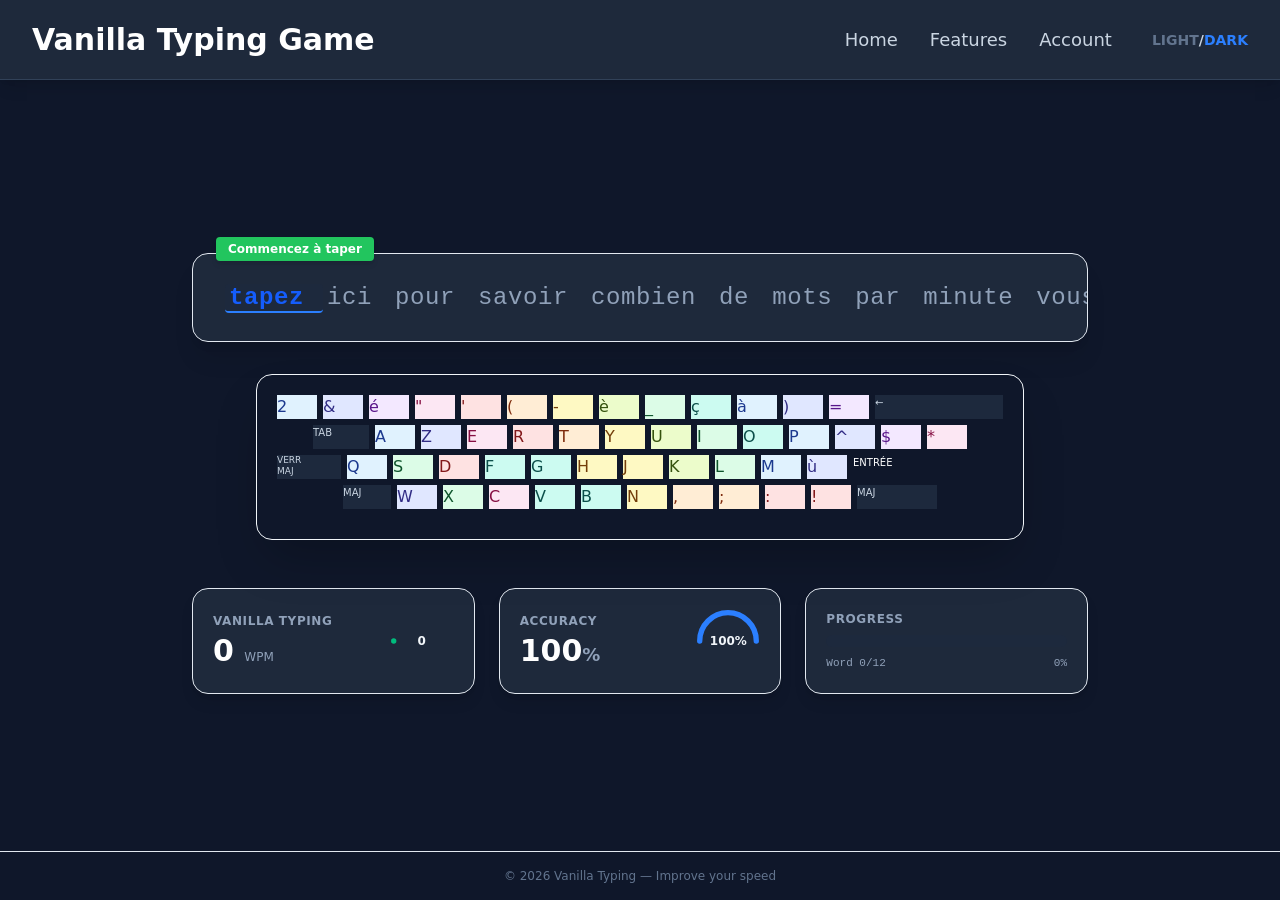
==== commit c45c46b7: "improve the keyboard style" ====
--- a/index.html
+++ b/index.html
@@ -20,7 +20,7 @@
 
         <ul class="flex gap-8 text-lg items-center text-slate-600 dark:text-slate-300">
             <li>
-                <a href="#" class="hover:text-blue-600 dark:hover:text-white transition">Home</a>
+                <a href="Features.html" class="hover:text-blue-600 dark:hover:text-white transition">Home</a>
             </li>
             <li>
                 <a href="#features" class="hover:text-blue-600 dark:hover:text-white transition">Features</a>
@@ -69,88 +69,137 @@
         </div>
 
         <div
-            class="bg-white dark:bg-[#111827]/80 p-5 rounded-2xl shadow-2xl border border-slate-200 dark:border-slate-800/50 max-w-3xl w-full relative transition-colors duration-300">
+            class="bg-slate-100/40 dark:bg-[#0f172a]/40 backdrop-blur-md p-5 rounded-2xl shadow-2xl border border-slate-200/60 dark:border-slate-800/50 max-w-3xl w-full relative transition-all duration-300">
             <div class="flex flex-col gap-1.5">
 
                 <div class="flex gap-1.5 justify-center">
-                    <div class="key bg-[#e0f2fe] text-blue-900 w-10" data-key="2">2</div>
-                    <div class="key bg-[#e0e7ff] text-indigo-900 w-10" data-key="&">&</div>
-                    <div class="key bg-[#f3e8ff] text-purple-900 w-10" data-key="é">é</div>
-                    <div class="key bg-[#fce7f3] text-pink-900 w-10" data-key='"'>"</div>
-                    <div class="key bg-[#fee2e2] text-red-900 w-10" data-key="'">'</div>
-                    <div class="key bg-[#ffedd5] text-orange-900 w-10" data-key="(">(</div>
-                    <div class="key bg-[#fef9c3] text-yellow-900 w-10" data-key="-">-</div>
-                    <div class="key bg-[#ecfccb] text-lime-900 w-10" data-key="è">è</div>
-                    <div class="key bg-[#dcfce7] text-green-900 w-10" data-key="_">_</div>
-                    <div class="key bg-[#ccfbf1] text-teal-900 w-10" data-key="ç">ç</div>
-                    <div class="key bg-[#e0f2fe] text-blue-900 w-10" data-key="à">à</div>
-                    <div class="key bg-[#e0e7ff] text-indigo-900 w-10" data-key=")">)</div>
-                    <div class="key bg-[#f3e8ff] text-purple-900 w-10" data-key="=">=</div>
-                    <div class="key bg-slate-200 dark:bg-slate-700 text-slate-700 dark:text-slate-300 flex-1 min-w-[50px] text-[10px]"
+                    <div class="key bg-[#e0f2fe] text-blue-900 dark:bg-blue-950/40 dark:text-blue-300 dark:border dark:border-blue-900/40 w-10"
+                        data-key="2">2</div>
+                    <div class="key bg-[#e0e7ff] text-indigo-900 dark:bg-indigo-950/40 dark:text-indigo-300 dark:border dark:border-indigo-900/40 w-10"
+                        data-key="&">&</div>
+                    <div class="key bg-[#f3e8ff] text-purple-900 dark:bg-purple-950/40 dark:text-purple-300 dark:border dark:border-purple-900/40 w-10"
+                        data-key="é">é</div>
+                    <div class="key bg-[#fce7f3] text-pink-900 dark:bg-pink-950/40 dark:text-pink-300 dark:border dark:border-pink-900/40 w-10"
+                        data-key='"'>"</div>
+                    <div class="key bg-[#fee2e2] text-red-900 dark:bg-red-950/40 dark:text-red-300 dark:border dark:border-red-900/40 w-10"
+                        data-key="'">'</div>
+                    <div class="key bg-[#ffedd5] text-orange-900 dark:bg-orange-950/40 dark:text-orange-300 dark:border dark:border-orange-900/40 w-10"
+                        data-key="(">(</div>
+                    <div class="key bg-[#fef9c3] text-yellow-900 dark:bg-yellow-950/30 dark:text-yellow-300 dark:border dark:border-yellow-900/30 w-10"
+                        data-key="-">-</div>
+                    <div class="key bg-[#ecfccb] text-lime-900 dark:bg-lime-950/40 dark:text-lime-300 dark:border dark:border-lime-900/40 w-10"
+                        data-key="è">è</div>
+                    <div class="key bg-[#dcfce7] text-green-900 dark:bg-green-950/40 dark:text-green-300 dark:border dark:border-green-900/40 w-10"
+                        data-key="_">_</div>
+                    <div class="key bg-[#ccfbf1] text-teal-900 dark:bg-teal-950/40 dark:text-teal-300 dark:border dark:border-teal-900/40 w-10"
+                        data-key="ç">ç</div>
+                    <div class="key bg-[#e0f2fe] text-blue-900 dark:bg-blue-950/40 dark:text-blue-300 dark:border dark:border-blue-900/40 w-10"
+                        data-key="à">à</div>
+                    <div class="key bg-[#e0e7ff] text-indigo-900 dark:bg-indigo-950/40 dark:text-indigo-300 dark:border dark:border-indigo-900/40 w-10"
+                        data-key=")">)</div>
+                    <div class="key bg-[#f3e8ff] text-purple-900 dark:bg-purple-950/40 dark:text-purple-300 dark:border dark:border-purple-900/40 w-10"
+                        data-key="=">=</div>
+                    <div class="key bg-slate-200 dark:bg-slate-800 text-slate-700 dark:text-slate-300 dark:border dark:border-slate-700/60 flex-1 min-w-12.5 text-[10px]"
                         data-key="backspace">←</div>
                 </div>
 
                 <div class="flex gap-1.5 justify-center">
-                    <div class="key bg-slate-200 dark:bg-slate-700 text-slate-700 dark:text-slate-300 w-14 text-[10px]">
+                    <div
+                        class="key bg-slate-200 dark:bg-slate-800 text-slate-700 dark:text-slate-300 dark:border dark:border-slate-700/60 w-14 text-[10px]">
                         TAB</div>
-                    <div class="key bg-[#e0f2fe] text-blue-900 w-10" data-key="a">A</div>
-                    <div class="key bg-[#e0e7ff] text-indigo-900 w-10" data-key="z">Z</div>
-                    <div class="key bg-[#fce7f3] text-pink-900 w-10" data-key="e">E</div>
-                    <div class="key bg-[#fee2e2] text-red-900 w-10" data-key="r">R</div>
-                    <div class="key bg-[#ffedd5] text-orange-900 w-10" data-key="t">T</div>
-                    <div class="key bg-[#fef9c3] text-yellow-900 w-10" data-key="y">Y</div>
-                    <div class="key bg-[#ecfccb] text-lime-900 w-10" data-key="u">U</div>
-                    <div class="key bg-[#dcfce7] text-green-900 w-10" data-key="i">I</div>
-                    <div class="key bg-[#ccfbf1] text-teal-900 w-10" data-key="o">O</div>
-                    <div class="key bg-[#e0f2fe] text-blue-900 w-10" data-key="p">P</div>
-                    <div class="key bg-[#e0e7ff] text-indigo-900 w-10" data-key="^">^</div>
-                    <div class="key bg-[#f3e8ff] text-purple-900 w-10" data-key="$">$</div>
-                    <div class="key bg-[#fce7f3] text-pink-900 w-10" data-key="*">*</div>
-                </div>
-
-                <div class="flex gap-1.5 justify-center">
-                    <div
-                        class="key bg-slate-200 dark:bg-slate-700 text-slate-700 dark:text-slate-300 w-16 text-[9px] leading-tight">
+                    <div class="key bg-[#e0f2fe] text-blue-900 dark:bg-blue-950/40 dark:text-blue-300 dark:border dark:border-blue-900/40 w-10"
+                        data-key="a">A</div>
+                    <div class="key bg-[#e0e7ff] text-indigo-900 dark:bg-indigo-950/40 dark:text-indigo-300 dark:border dark:border-indigo-900/40 w-10"
+                        data-key="z">Z</div>
+                    <div class="key bg-[#fce7f3] text-pink-900 dark:bg-pink-950/40 dark:text-pink-300 dark:border dark:border-pink-900/40 w-10"
+                        data-key="e">E</div>
+                    <div class="key bg-[#fee2e2] text-red-900 dark:bg-red-950/40 dark:text-red-300 dark:border dark:border-red-900/40 w-10"
+                        data-key="r">R</div>
+                    <div class="key bg-[#ffedd5] text-orange-900 dark:bg-orange-950/40 dark:text-orange-300 dark:border dark:border-orange-900/40 w-10"
+                        data-key="t">T</div>
+                    <div class="key bg-[#fef9c3] text-yellow-900 dark:bg-yellow-950/30 dark:text-yellow-300 dark:border dark:border-yellow-900/40 w-10"
+                        data-key="y">Y</div>
+                    <div class="key bg-[#ecfccb] text-lime-900 dark:bg-lime-950/40 dark:text-lime-300 dark:border dark:border-lime-900/40 w-10"
+                        data-key="u">U</div>
+                    <div class="key bg-[#dcfce7] text-green-900 dark:bg-green-950/40 dark:text-green-300 dark:border dark:border-green-900/40 w-10"
+                        data-key="i">I</div>
+                    <div class="key bg-[#ccfbf1] text-teal-900 dark:bg-teal-950/40 dark:text-teal-300 dark:border dark:border-teal-900/40 w-10"
+                        data-key="o">O</div>
+                    <div class="key bg-[#e0f2fe] text-blue-900 dark:bg-blue-950/40 dark:text-blue-300 dark:border dark:border-blue-900/40 w-10"
+                        data-key="p">P</div>
+                    <div class="key bg-[#e0e7ff] text-indigo-900 dark:bg-indigo-950/40 dark:text-indigo-300 dark:border dark:border-indigo-900/40 w-10"
+                        data-key="^">^</div>
+                    <div class="key bg-[#f3e8ff] text-purple-900 dark:bg-purple-950/40 dark:text-purple-300 dark:border dark:border-purple-900/40 w-10"
+                        data-key="$">$</div>
+                    <div class="key bg-[#fce7f3] text-pink-900 dark:bg-pink-950/40 dark:text-pink-300 dark:border dark:border-pink-900/40 w-10"
+                        data-key="*">*</div>
+                </div>
+
+                <div class="flex gap-1.5 justify-center">
+                    <div
+                        class="key bg-slate-200 dark:bg-slate-800 text-slate-700 dark:text-slate-300 dark:border dark:border-slate-700/60 w-16 text-[9px] leading-tight">
                         VERR<br>MAJ</div>
-                    <div class="key bg-[#e0f2fe] text-blue-900 w-10" data-key="q">Q</div>
-                    <div class="key bg-[#dcfce7] text-green-900 w-10" data-key="s">S</div>
-                    <div class="key bg-[#fee2e2] text-red-900 w-10" data-key="d">D</div>
-                    <div class="key bg-[#ccfbf1] text-teal-900 w-10" data-key="f">F</div>
-                    <div class="key bg-[#ccfbf1] text-teal-900 w-10" data-key="g">G</div>
-                    <div class="key bg-[#fef9c3] text-yellow-900 w-10" data-key="h">H</div>
-                    <div class="key bg-[#fef9c3] text-yellow-900 w-10" data-key="j">J</div>
-                    <div class="key bg-[#ecfccb] text-lime-900 w-10" data-key="k">K</div>
-                    <div class="key bg-[#dcfce7] text-green-900 w-10" data-key="l">L</div>
-                    <div class="key bg-[#e0f2fe] text-blue-900 w-10" data-key="m">M</div>
-                    <div class="key bg-[#e0e7ff] text-indigo-900 w-10" data-key="ù">ù</div>
-                    <div class="key bg-slate-200 dark:bg-slate-700 text-slate-700 dark:text-slate-300 flex-1 min-w-[60px] text-[10px]"
+                    <div class="key bg-[#e0f2fe] text-blue-900 dark:bg-blue-950/40 dark:text-blue-300 dark:border dark:border-blue-900/40 w-10"
+                        data-key="q">Q</div>
+                    <div class="key bg-[#dcfce7] text-green-900 dark:bg-green-950/40 dark:text-green-300 dark:border dark:border-green-900/40 w-10"
+                        data-key="s">S</div>
+                    <div class="key bg-[#fee2e2] text-red-900 dark:bg-red-950/40 dark:text-red-300 dark:border dark:border-red-900/40 w-10"
+                        data-key="d">D</div>
+                    <div class="key bg-[#ccfbf1] text-teal-900 dark:bg-teal-950/40 dark:text-teal-300 dark:border dark:border-teal-900/40 w-10"
+                        data-key="f">F</div>
+                    <div class="key bg-[#ccfbf1] text-teal-900 dark:bg-teal-950/40 dark:text-teal-300 dark:border dark:border-teal-900/40 w-10"
+                        data-key="g">G</div>
+                    <div class="key bg-[#fef9c3] text-yellow-900 dark:bg-yellow-950/30 dark:text-yellow-300 dark:border dark:border-yellow-900/40 w-10"
+                        data-key="h">H</div>
+                    <div class="key bg-[#fef9c3] text-yellow-900 dark:bg-yellow-950/30 dark:text-yellow-300 dark:border dark:border-yellow-900/40 w-10"
+                        data-key="j">J</div>
+                    <div class="key bg-[#ecfccb] text-lime-900 dark:bg-lime-950/40 dark:text-lime-300 dark:border dark:border-lime-900/40 w-10"
+                        data-key="k">K</div>
+                    <div class="key bg-[#dcfce7] text-green-900 dark:bg-green-950/40 dark:text-green-300 dark:border dark:border-green-900/40 w-10"
+                        data-key="l">L</div>
+                    <div class="key bg-[#e0f2fe] text-blue-900 dark:bg-blue-950/40 dark:text-blue-300 dark:border dark:border-blue-900/40 w-10"
+                        data-key="m">M</div>
+                    <div class="key bg-[#e0e7ff] text-indigo-900 dark:bg-indigo-950/40 dark:text-indigo-300 dark:border dark:border-indigo-900/40 w-10"
+                        data-key="ù">ù</div>
+                    <div class="key bg-emerald-500 text-white dark:bg-emerald-600/80 dark:text-emerald-100 flex-1 min-w-15 text-[10px]"
                         data-key="enter">ENTRÉE</div>
                 </div>
 
                 <div class="flex gap-1.5 justify-center">
-                    <div class="key bg-slate-200 dark:bg-slate-700 text-slate-700 dark:text-slate-300 w-12 text-[10px]">
+                    <div
+                        class="key bg-slate-200 dark:bg-slate-800 text-slate-700 dark:text-slate-300 dark:border dark:border-slate-700/60 w-12 text-[10px]">
                         MAJ</div>
-                    <div class="key bg-[#e0e7ff] text-indigo-900 w-10" data-key="w">W</div>
-                    <div class="key bg-[#dcfce7] text-green-900 w-10" data-key="x">X</div>
-                    <div class="key bg-[#fce7f3] text-pink-900 w-10" data-key="c">C</div>
-                    <div class="key bg-[#ccfbf1] text-teal-900 w-10" data-key="v">V</div>
-                    <div class="key bg-[#ccfbf1] text-teal-900 w-10" data-key="b">B</div>
-                    <div class="key bg-[#fef9c3] text-yellow-900 w-10" data-key="n">N</div>
-                    <div class="key bg-[#ffedd5] text-orange-900 w-10" data-key=",">,</div>
-                    <div class="key bg-[#ffedd5] text-orange-900 w-10" data-key=";">;</div>
-                    <div class="key bg-[#fee2e2] text-red-900 w-10" data-key=":">:</div>
-                    <div class="key bg-[#fee2e2] text-red-900 w-10" data-key="!">!</div>
-                    <div class="key bg-slate-200 dark:bg-slate-700 text-slate-700 dark:text-slate-300 w-20 text-[10px]">
+                    <div class="key bg-[#e0e7ff] text-indigo-900 dark:bg-indigo-950/40 dark:text-indigo-300 dark:border dark:border-indigo-900/40 w-10"
+                        data-key="w">W</div>
+                    <div class="key bg-[#dcfce7] text-green-900 dark:bg-green-950/40 dark:text-green-300 dark:border dark:border-green-900/40 w-10"
+                        data-key="x">X</div>
+                    <div class="key bg-[#fce7f3] text-pink-900 dark:bg-pink-950/40 dark:text-pink-300 dark:border dark:border-pink-900/40 w-10"
+                        data-key="c">C</div>
+                    <div class="key bg-[#ccfbf1] text-teal-900 dark:bg-teal-950/40 dark:text-teal-300 dark:border dark:border-teal-900/40 w-10"
+                        data-key="v">V</div>
+                    <div class="key bg-[#ccfbf1] text-teal-900 dark:bg-teal-950/40 dark:text-teal-300 dark:border dark:border-teal-900/40 w-10"
+                        data-key="b">B</div>
+                    <div class="key bg-[#fef9c3] text-yellow-900 dark:bg-yellow-950/30 dark:text-yellow-300 dark:border dark:border-yellow-900/40 w-10"
+                        data-key="n">N</div>
+                    <div class="key bg-[#ffedd5] text-orange-900 dark:bg-orange-950/40 dark:text-orange-300 dark:border dark:border-orange-900/40 w-10"
+                        data-key=",">,</div>
+                    <div class="key bg-[#ffedd5] text-orange-900 dark:bg-orange-950/40 dark:text-orange-300 dark:border dark:border-orange-900/40 w-10"
+                        data-key=";">;</div>
+                    <div class="key bg-[#fee2e2] text-red-900 dark:bg-red-950/40 dark:text-red-300 dark:border dark:border-red-900/40 w-10"
+                        data-key=":">:</div>
+                    <div class="key bg-[#fee2e2] text-red-900 dark:bg-red-950/40 dark:text-red-300 dark:border dark:border-red-900/40 w-10"
+                        data-key="!">!</div>
+                    <div
+                        class="key bg-slate-200 dark:bg-slate-800 text-slate-700 dark:text-slate-300 dark:border dark:border-slate-700/60 w-20 text-[10px]">
                         MAJ</div>
                 </div>
 
                 <div class="flex gap-1.5 justify-center mt-1">
-                    <div class="key bg-slate-100 text-slate-800 w-64 h-[38px] shadow-md border border-slate-300 rounded-md"
+                    <div class="key bg-slate-100 text-slate-800 dark:bg-slate-800 dark:text-slate-200 dark:border dark:border-slate-700 w-64 h-9.5 shadow-md rounded-md"
                         data-key=" "></div>
                 </div>
 
             </div>
-
         </div>
 
         <div class="w-full max-w-4xl grid grid-cols-1 md:grid-cols-3 gap-6 mt-4" id="results">
@@ -161,7 +210,8 @@
                     <p class="text-xs font-semibold text-slate-400 dark:text-slate-400 tracking-wider uppercase">Vanilla
                         Typing</p>
                     <p class="text-3xl font-extrabold text-slate-900 dark:text-white mt-1"><span id="wpm-value">0</span>
-                        <span class="text-xs font-normal text-slate-400">WPM</span></p>
+                        <span class="text-xs font-normal text-slate-400">WPM</span>
+                    </p>
                 </div>
                 <div class="relative w-16 h-16">
                     <svg class="w-full h-full transform -rotate-90" viewBox="0 0 36 36">
@@ -203,7 +253,7 @@
                     Progress</p>
                 <div class="w-full bg-slate-200 dark:bg-slate-800 rounded-full h-3 overflow-hidden">
                     <div id="progress-bar"
-                        class="bg-gradient-to-r from-blue-500 to-indigo-500 h-full w-0 transition-all duration-150">
+                        class="bg-linear-to-r from-blue-500 to-indigo-500 h-full w-0 transition-all duration-150">
                     </div>
                 </div>
                 <div
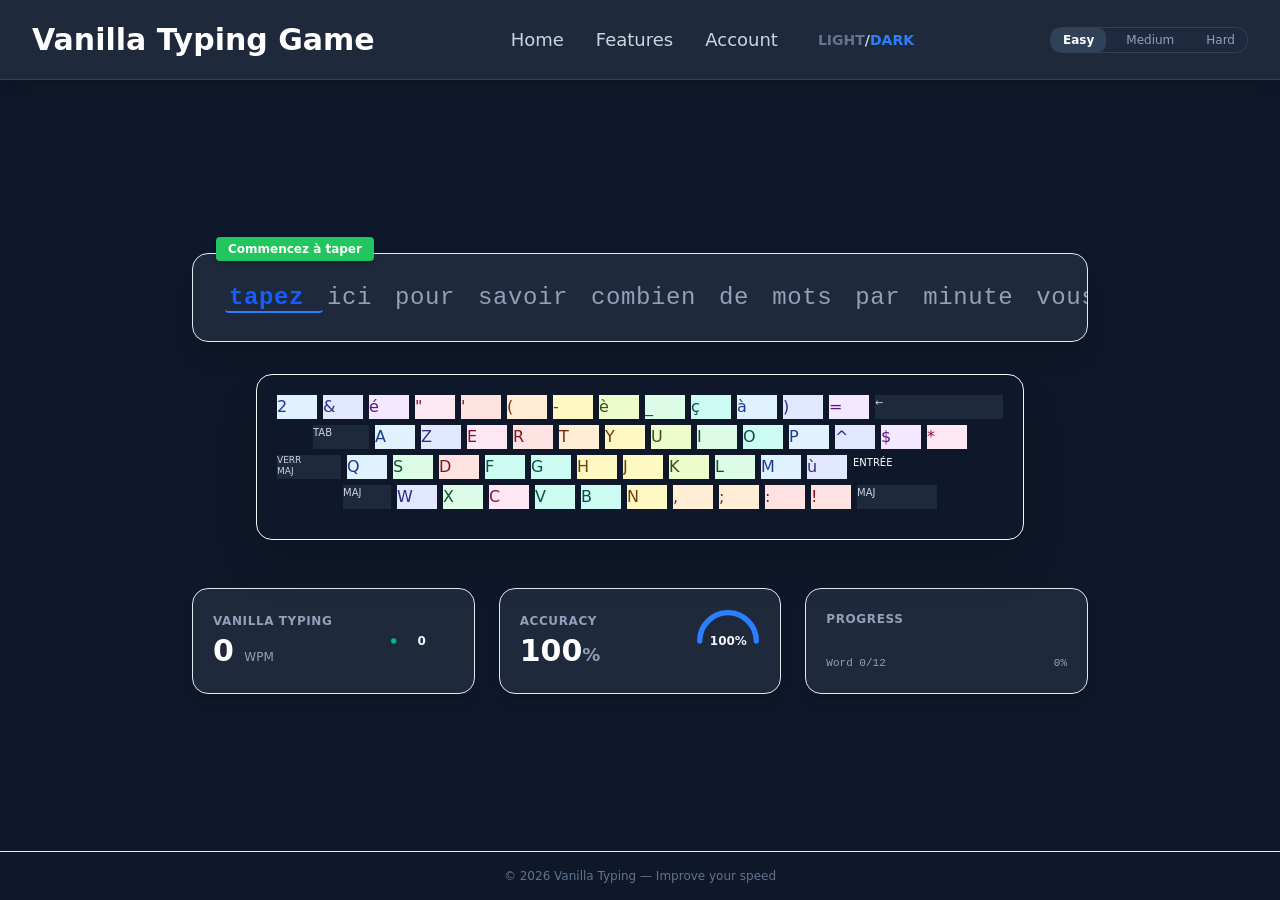
==== commit 278f4d63: "I added the level for the game, but I still have a bug when I press the keys, it is impossible to kn" ====
--- a/index.html
+++ b/index.html
@@ -1,5 +1,5 @@
 <!DOCTYPE html>
-<html lang="fr" class="dark">
+<html lang="En" class="dark">
 
 <head>
     <meta charset="UTF-8">
@@ -42,6 +42,22 @@
                 </button>
             </li>
         </ul>
+
+        <div
+            class="flex items-center gap-2 mr-4 bg-slate-100 dark:bg-slate-800 p-1 rounded-xl border border-slate-200 dark:border-slate-700 transition-colors duration-300">
+            <button type="button" id="btn-easy"
+                class="diff-btn px-3 py-1 text-xs font-bold rounded-lg bg-white dark:bg-slate-700 text-blue-600 dark:text-white shadow-sm transition-all">
+                Easy
+            </button>
+            <button type="button" id="btn-medium"
+                class="diff-btn px-3 py-1 text-xs font-medium rounded-lg text-slate-500 dark:text-slate-400 hover:text-slate-800 dark:hover:text-slate-200 transition-all">
+                Medium
+            </button>
+            <button type="button" id="btn-hard"
+                class="diff-btn px-3 py-1 text-xs font-medium rounded-lg text-slate-500 dark:text-slate-400 hover:text-slate-800 dark:hover:text-slate-200 transition-all">
+                Hard
+            </button>
+        </div>
 
         <select id="mode" class="hidden">
             <option value="easy" selected>Easy</option>
@@ -271,7 +287,7 @@
         © 2026 Vanilla Typing — Improve your speed
     </footer>
 
-    <script src="script.js"></script>
+    <script src="index.js"></script>
 </body>
 
 </html>
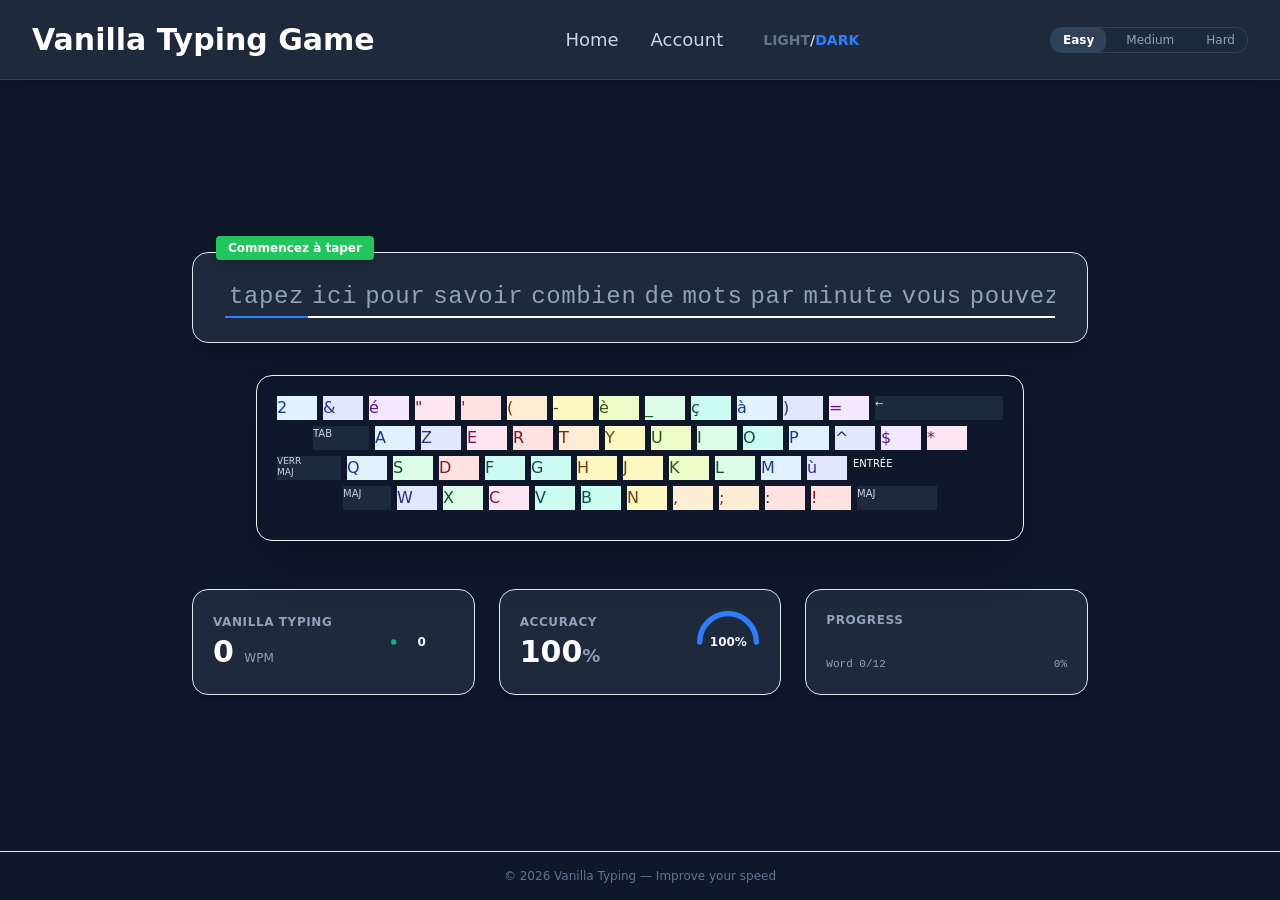
==== commit ec3c4b8f: "i've improved the word-display and add the pic in the home page" ====
--- a/index.html
+++ b/index.html
@@ -21,9 +21,6 @@
         <ul class="flex gap-8 text-lg items-center text-slate-600 dark:text-slate-300">
             <li>
                 <a href="Features.html" class="hover:text-blue-600 dark:hover:text-white transition">Home</a>
-            </li>
-            <li>
-                <a href="#features" class="hover:text-blue-600 dark:hover:text-white transition">Features</a>
             </li>
             <li class="flex items-center gap-2">
                 <a href="#" class="hover:text-blue-600 dark:hover:text-white transition">Account</a>
@@ -76,7 +73,8 @@
 
             <div
                 class="w-full bg-white dark:bg-[#1e293b] text-slate-900 dark:text-white px-8 py-6 rounded-2xl shadow-xl text-2xl font-mono tracking-wide leading-relaxed overflow-hidden whitespace-nowrap text-ellipsis relative border border-slate-200 dark:border-slate-800">
-                <div id="word-display" class="inline-block transition-transform duration-200">
+                <div id="word-display"
+                    class="max-h-20 overflow-hidden flex flex-wrap items-center leading-relaxed transition-all duration-300">
                 </div>
             </div>
 
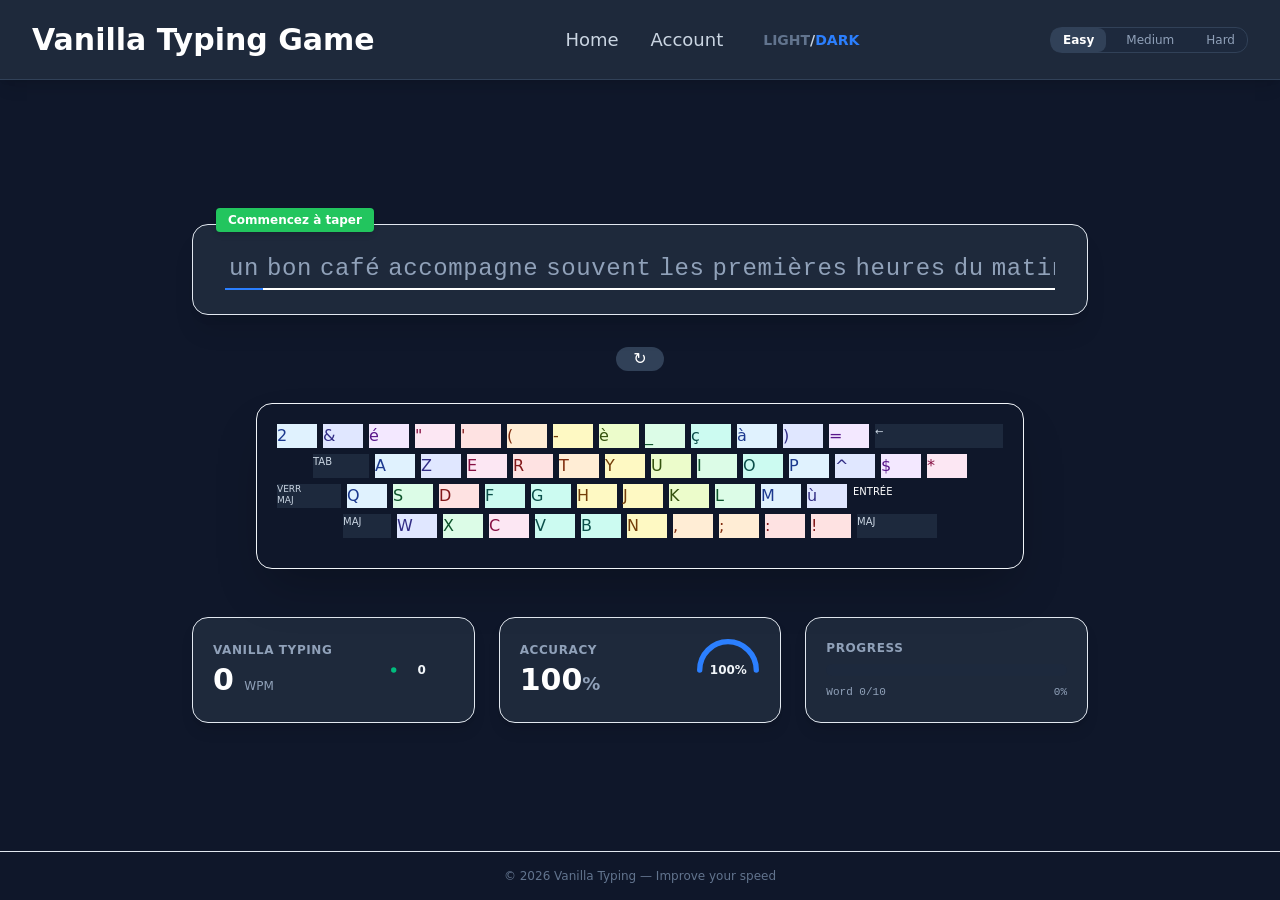
==== commit 5431df5c: "Ajout  du bouton de réinitialisation" ====
--- a/index.html
+++ b/index.html
@@ -81,7 +81,14 @@
             <input type="text" id="input-field" autofocus autocomplete="off"
                 class="absolute inset-0 opacity-0 cursor-default w-full h-full z-20">
         </div>
-
+<div class="flex justify-center my-4">
+    <button
+        id="restart-btn"
+        class="w-12 h-12 rounded-full bg-slate-700 hover:bg-blue-600 text-white flex items-center justify-center transition-all duration-300 hover:rotate-180"
+    >
+         ↻
+    </button>
+</div>
         <div
             class="bg-slate-100/40 dark:bg-[#0f172a]/40 backdrop-blur-md p-5 rounded-2xl shadow-2xl border border-slate-200/60 dark:border-slate-800/50 max-w-3xl w-full relative transition-all duration-300">
             <div class="flex flex-col gap-1.5">
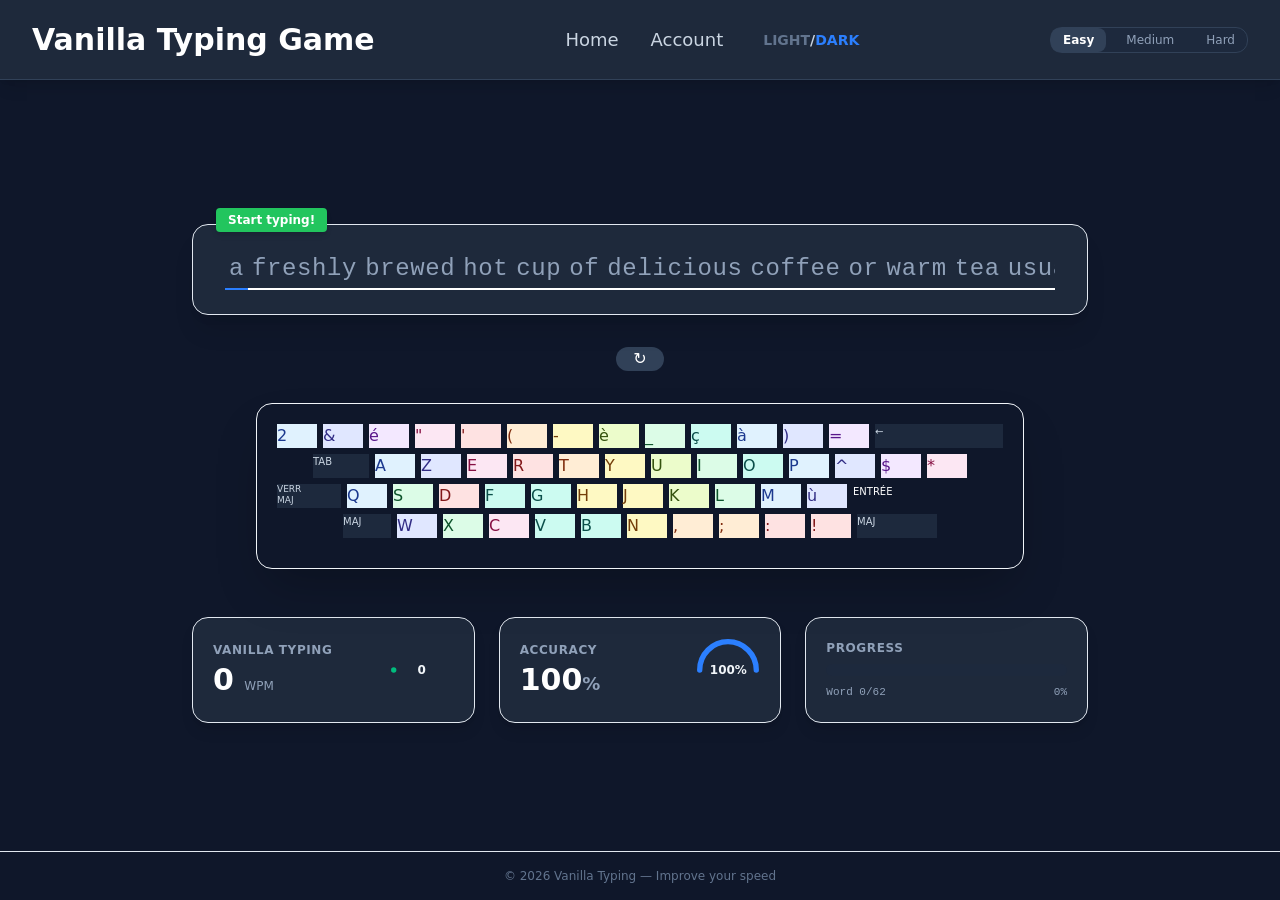
==== commit ef292cc2: "make in english the test and the site" ====
--- a/index.html
+++ b/index.html
@@ -68,7 +68,7 @@
         <div class="w-full relative max-w-4xl mt-4">
             <span
                 class="absolute -top-4 left-6 bg-[#22c55e] text-white text-xs font-bold px-3 py-1 rounded shadow-md z-10">
-                Commencez à taper
+                Start typing!
             </span>
 
             <div
